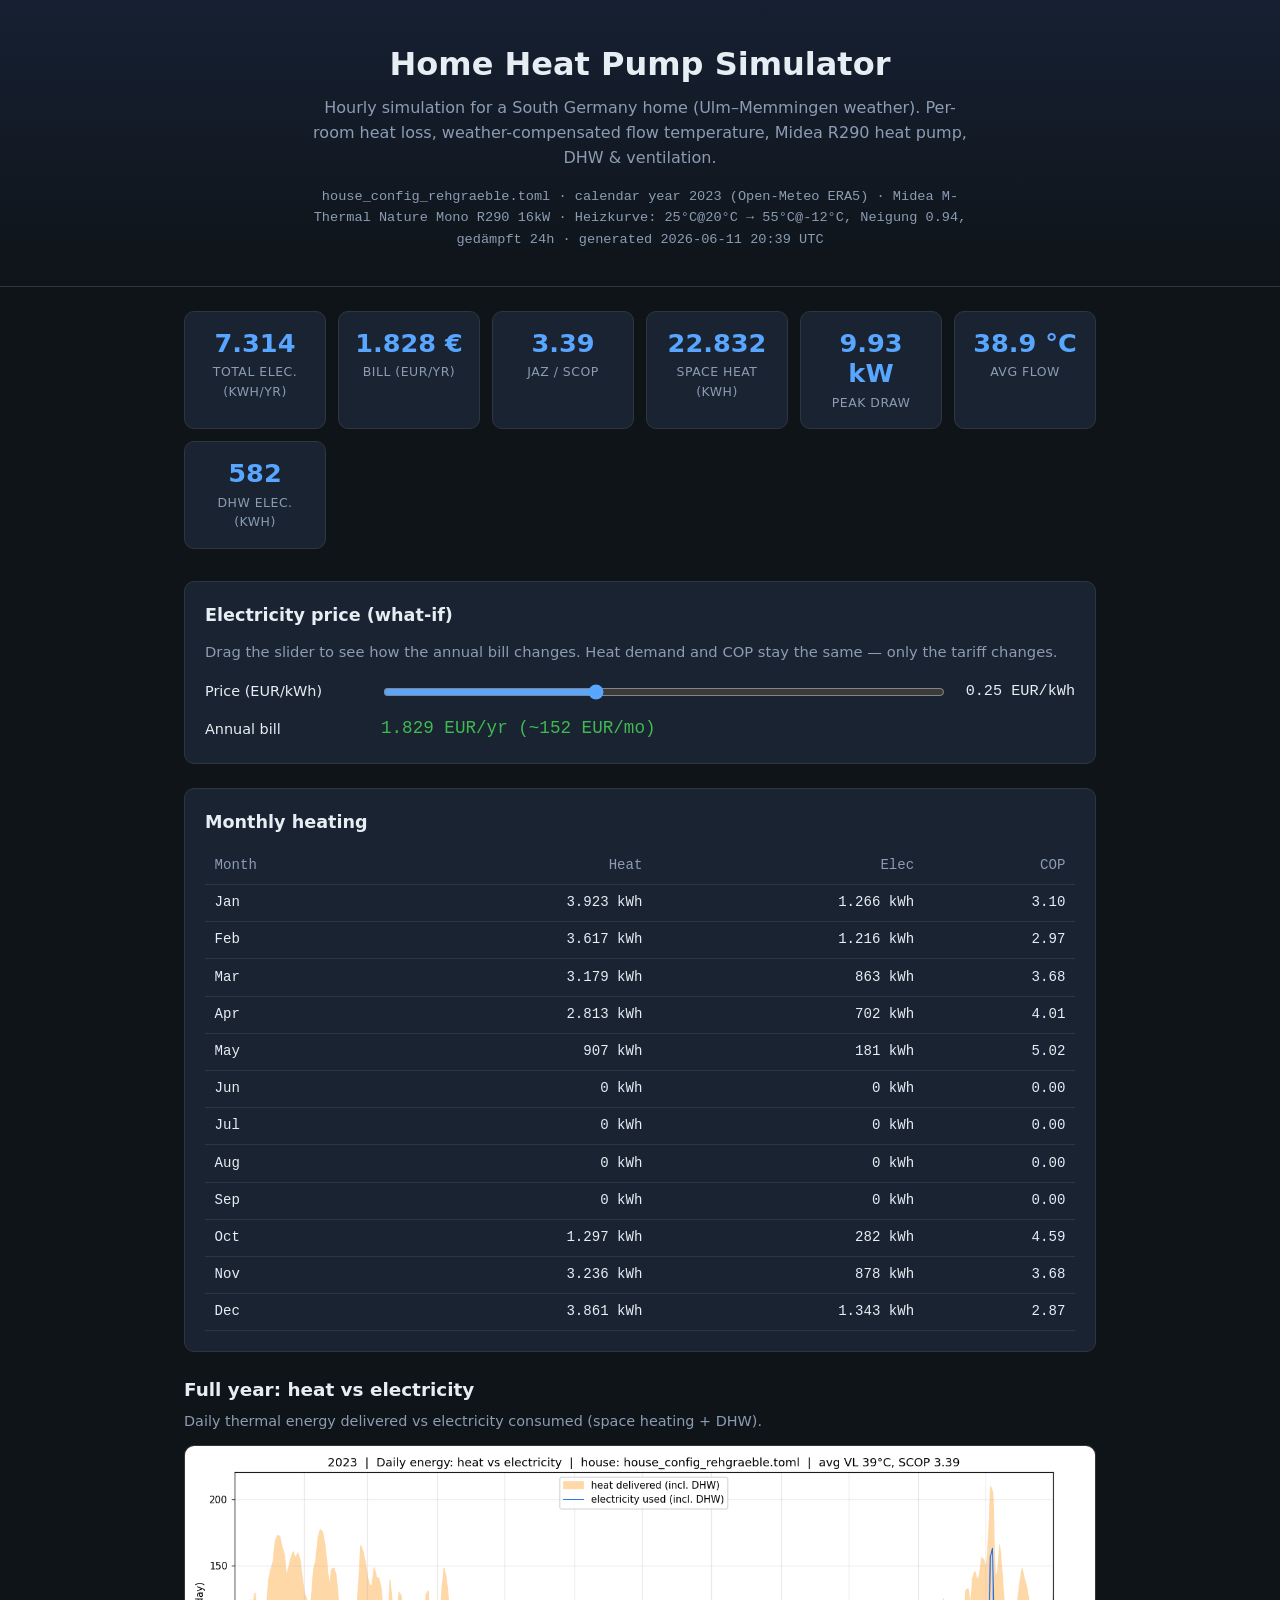
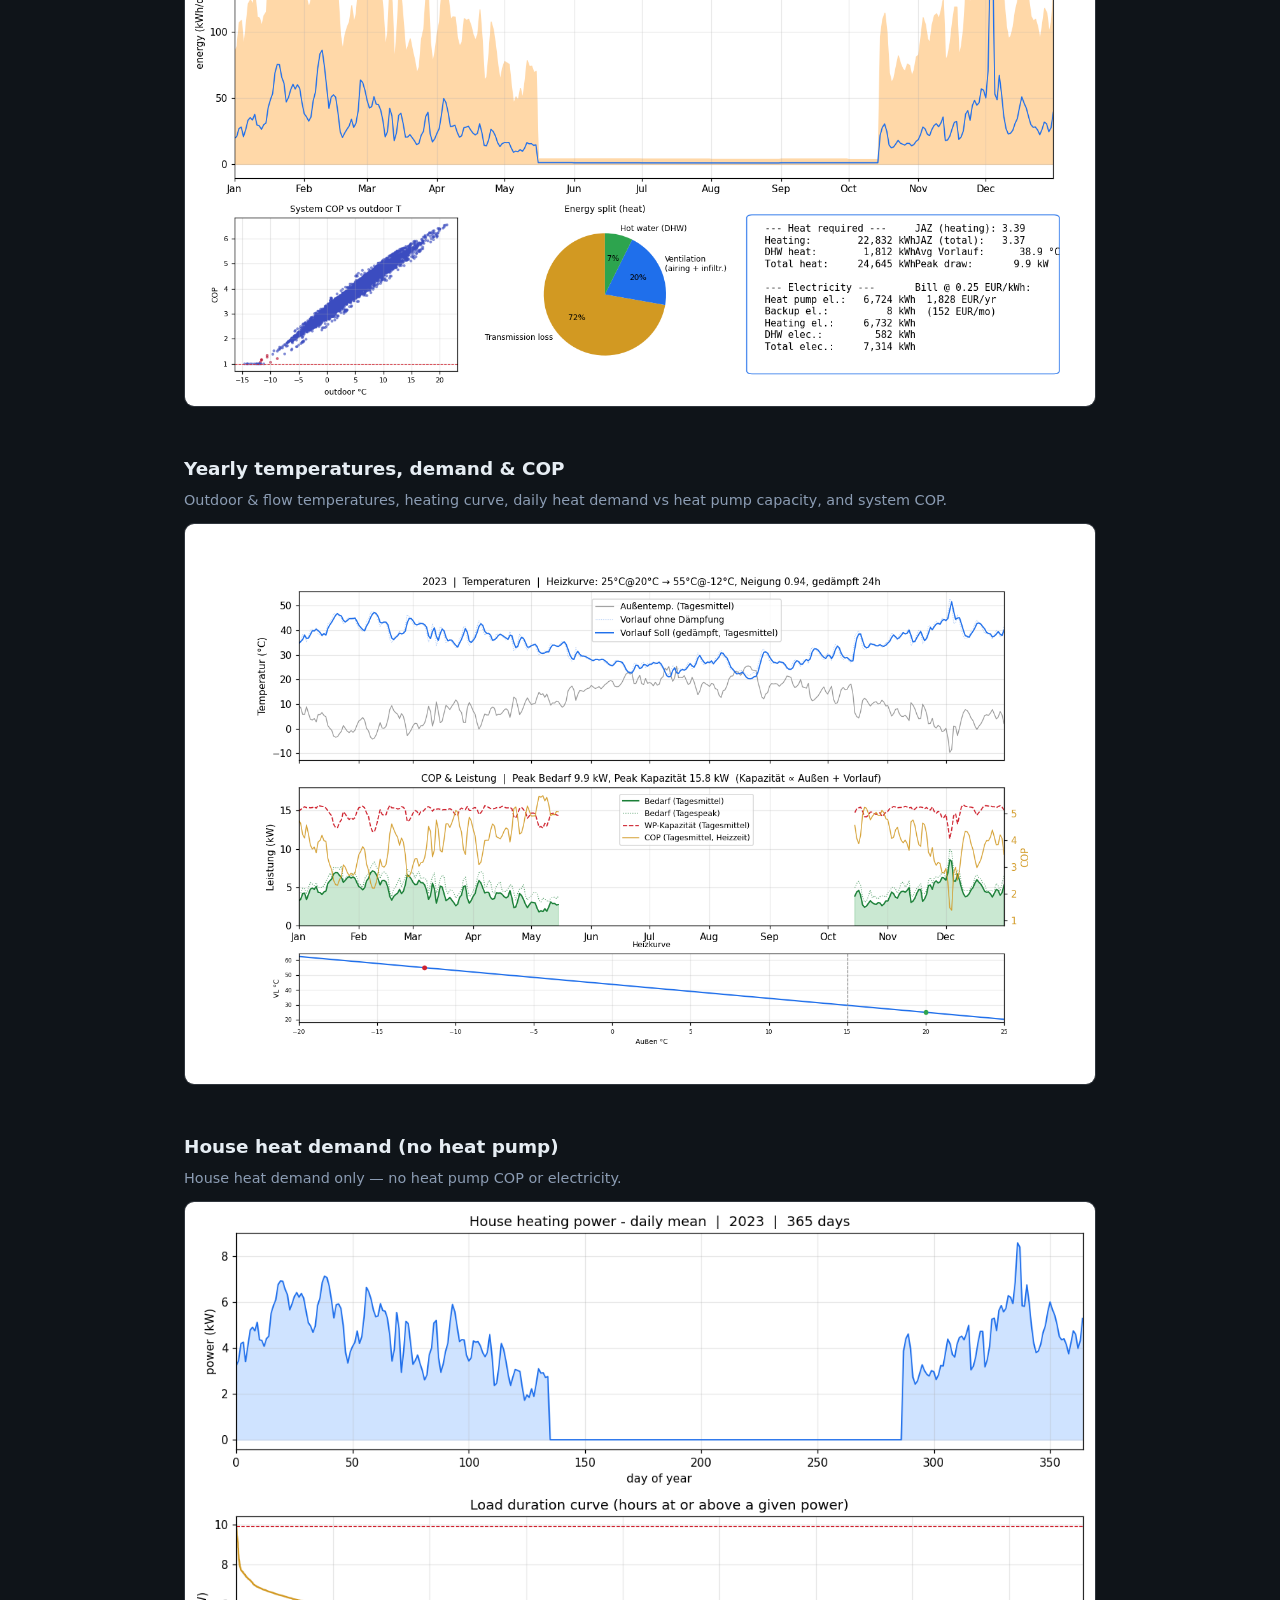
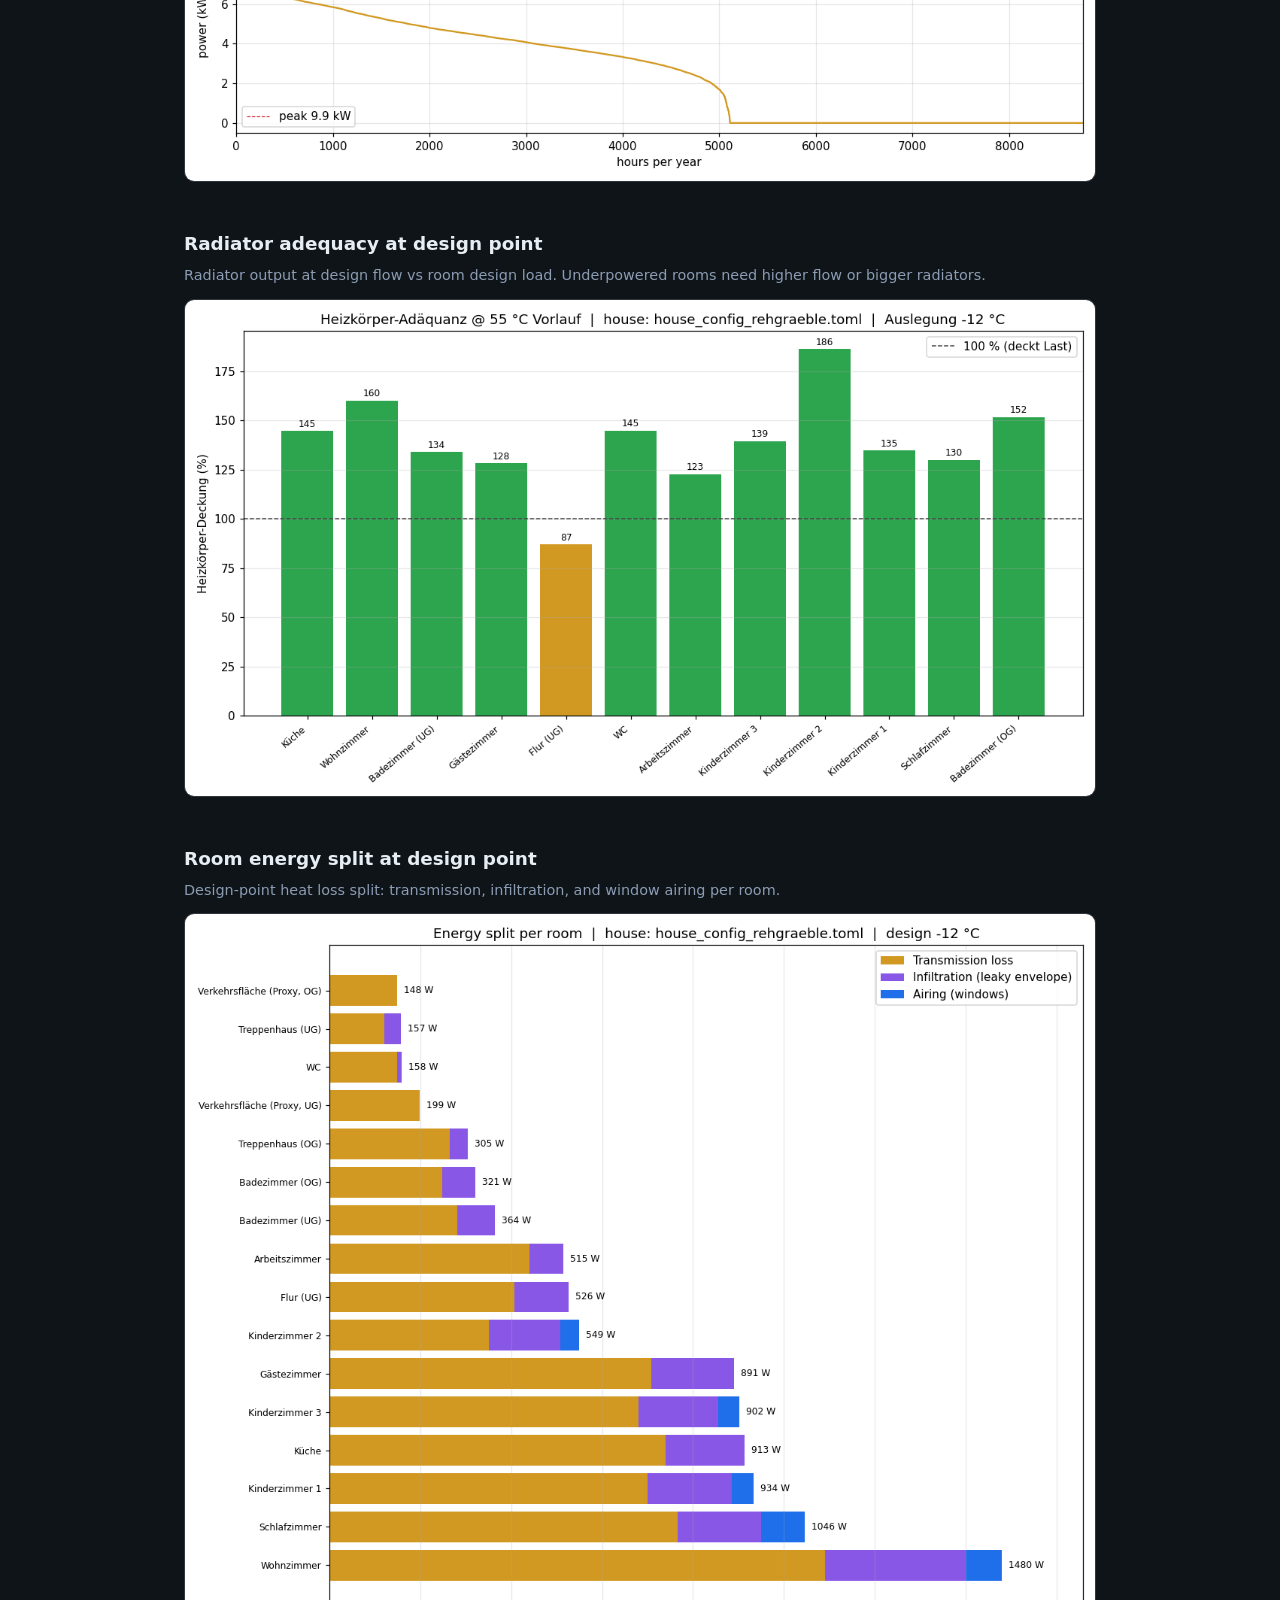
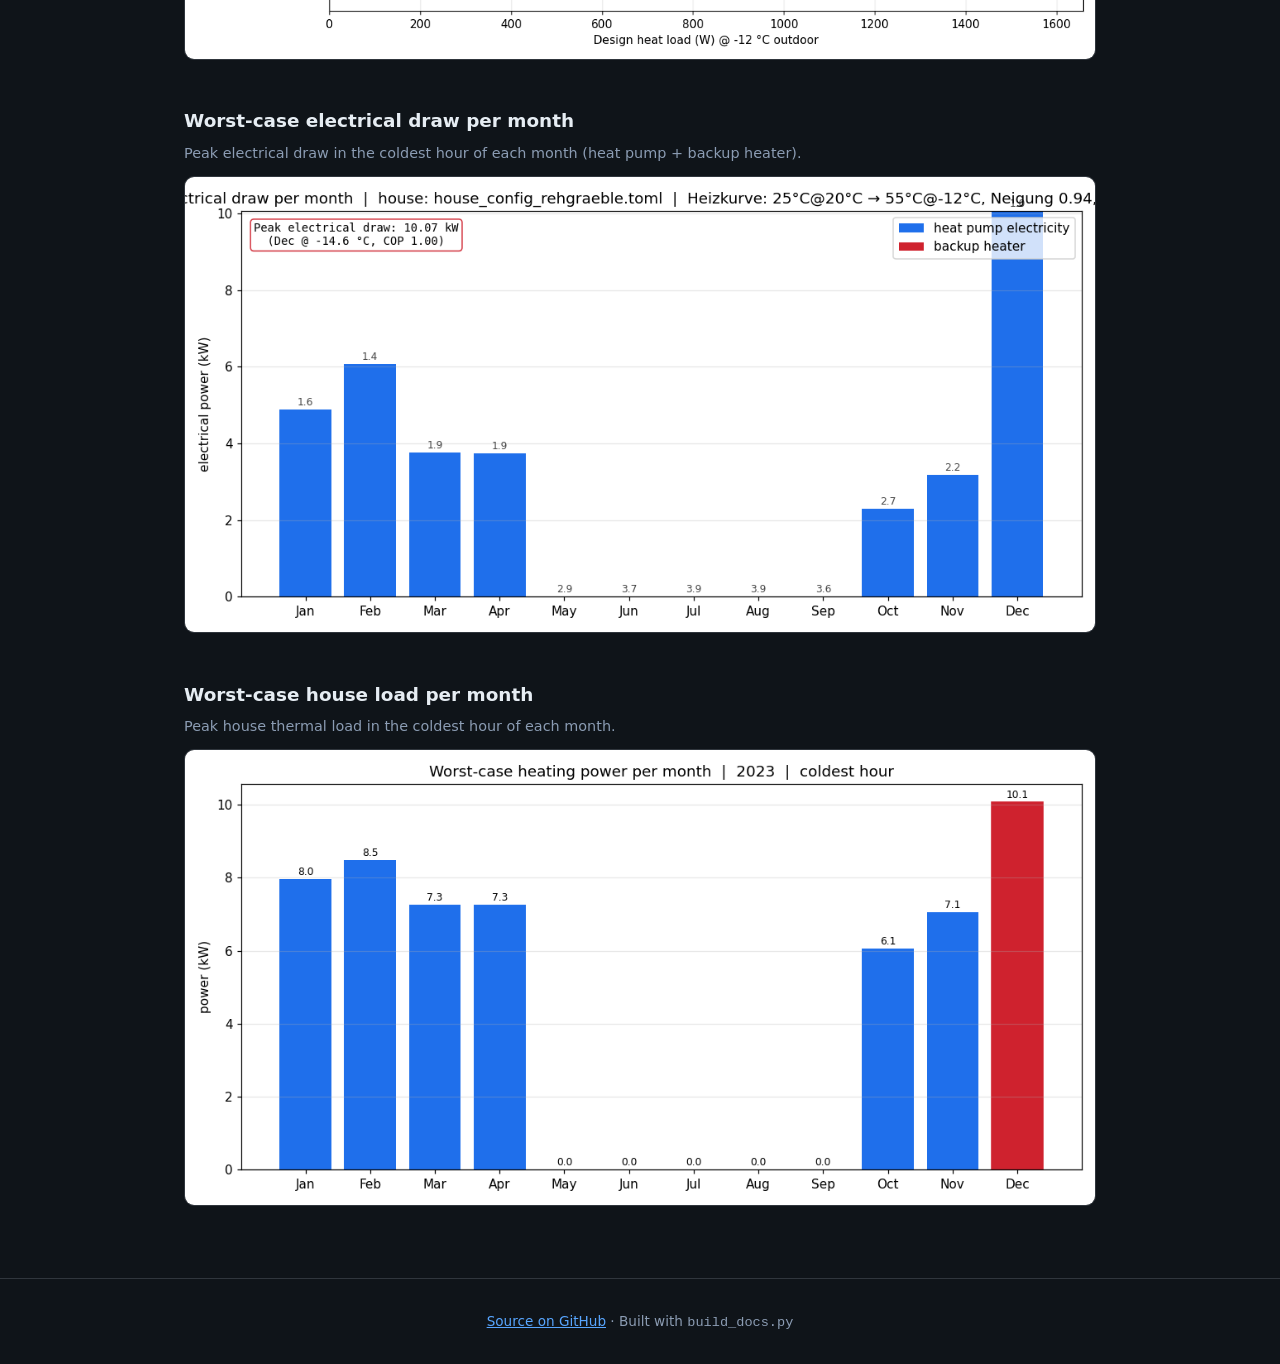
==== docs/index.html @ 0a2d8e0f "Add build_docs.py for generating static site and documentation - Introduced build_docs.py to automat" ====
<!DOCTYPE html>
<html lang="en">
<head>
  <meta charset="utf-8">
  <meta name="viewport" content="width=device-width, initial-scale=1">
  <title>Home Heat Pump Simulator</title>
  <meta name="description" content="Hourly heat pump simulation for a South Germany home — annual energy, JAZ, and plots.">
  <link rel="stylesheet" href="style.css">
</head>
<body>
  <header>
    <h1>Home Heat Pump Simulator</h1>
    <p>Hourly simulation for a South Germany home (Ulm–Memmingen weather). Per-room heat loss, weather-compensated flow temperature, Midea R290 heat pump, DHW &amp; ventilation.</p>
    <p class="meta" id="meta"></p>
  </header>

  <main>
    <div id="load-error" class="error" hidden>
      Could not load <code>stats.json</code>. Run
      <code>HOUSE_CONFIG=house_config_rehgraeble.toml .venv/bin/python build_docs.py</code>
      first, then serve this folder with a local HTTP server (not <code>file://</code>).
    </div>

    <div id="content" hidden>
      <div class="stats-grid" id="stats-grid"></div>

      <div class="panel">
        <h2>Electricity price (what-if)</h2>
        <p>Drag the slider to see how the annual bill changes. Heat demand and COP stay the same — only the tariff changes.</p>
        <div class="slider-row">
          <label for="price-slider">Price (EUR/kWh)</label>
          <input type="range" id="price-slider" min="0.10" max="0.50" step="0.01">
          <output id="price-output"></output>
        </div>
        <div class="slider-row" style="margin-top: 0.75rem;">
          <label>Annual bill</label>
          <output id="cost-output" style="flex:1;text-align:left;font-size:1.1rem;color:var(--green);"></output>
        </div>
      </div>

      <div class="panel">
        <h2>Monthly heating</h2>
        <table class="monthly" id="monthly-table">
          <thead>
            <tr><th>Month</th><th>Heat</th><th>Elec</th><th>COP</th></tr>
          </thead>
          <tbody></tbody>
        </table>
      </div>

      <div id="plots"></div>
    </div>
  </main>

  <footer>
    <a href="https://github.com/superdupercharged/home-heat-pump-simulator">Source on GitHub</a>
    · Built with <code>build_docs.py</code>
  </footer>

  <script>
    const PLOT_DESC = {
      "sim_full_year.png": "Daily thermal energy delivered vs electricity consumed (space heating + DHW).",
      "sim_yearly_temps.png": "Outdoor & flow temperatures, heating curve, daily heat demand vs heat pump capacity, and system COP.",
      "house_full_year.png": "House heat demand only — no heat pump COP or electricity.",
      "radiator_check.png": "Radiator output at design flow vs room design load. Underpowered rooms need higher flow or bigger radiators.",
      "radiator_room_energy.png": "Design-point heat loss split: transmission, infiltration, and window airing per room.",
      "sim_worst_case.png": "Peak electrical draw in the coldest hour of each month (heat pump + backup heater).",
      "house_worst_case.png": "Peak house thermal load in the coldest hour of each month.",
    };

    let stats = null;

    function fmt(n, digits = 0) {
      return n.toLocaleString("de-DE", { maximumFractionDigits: digits, minimumFractionDigits: digits });
    }

    function renderStats(s) {
      const cards = [
        { value: fmt(s.combined.elec_kwh), label: "Total elec. (kWh/yr)" },
        { value: fmt(s.combined.cost_eur_per_year) + " €", label: "Bill (EUR/yr)" },
        { value: s.heating.scop, label: "JAZ / SCOP" },
        { value: fmt(s.heating.heat_kwh), label: "Space heat (kWh)" },
        { value: s.heating.peak_el_kw + " kW", label: "Peak draw" },
        { value: s.heating.avg_flow_c + " °C", label: "Avg flow" },
      ];
      if (s.dhw) {
        cards.push({ value: fmt(s.dhw.elec_kwh), label: "DHW elec. (kWh)" });
      }
      document.getElementById("stats-grid").innerHTML = cards.map(c =>
        `<div class="stat-card"><div class="value">${c.value}</div><div class="label">${c.label}</div></div>`
      ).join("");

      document.getElementById("meta").textContent =
        `${s.house_config} · ${s.weather || "weather"} · ${s.heat_pump.split("(")[0].trim()} · ${s.heating_curve} · generated ${s.generated_at}`;

      const tbody = document.querySelector("#monthly-table tbody");
      tbody.innerHTML = s.monthly.map(m =>
        `<tr><td>${m.month}</td><td>${fmt(m.heat_kwh)} kWh</td><td>${fmt(m.elec_kwh)} kWh</td><td>${m.cop.toFixed(2)}</td></tr>`
      ).join("");

      document.getElementById("plots").innerHTML = s.plots.map(p => `
        <section class="plot-section">
          <h2>${p.title}</h2>
          <p class="desc">${PLOT_DESC[p.file] || ""}</p>
          <img src="assets/${p.file}" alt="${p.title}" loading="lazy">
        </section>
      `).join("");
    }

    function setupPriceSlider(s) {
      const slider = document.getElementById("price-slider");
      const priceOut = document.getElementById("price-output");
      const costOut = document.getElementById("cost-output");
      const basePrice = s.electricity_price_eur_per_kwh;
      const totalKwh = s.combined.elec_kwh;

      slider.value = basePrice;
      function update() {
        const p = parseFloat(slider.value);
        priceOut.textContent = p.toFixed(2) + " EUR/kWh";
        const yearly = totalKwh * p;
        costOut.textContent = fmt(Math.round(yearly)) + " EUR/yr  (~" + fmt(Math.round(yearly / 12)) + " EUR/mo)";
      }
      slider.addEventListener("input", update);
      update();
    }

    async function init() {
      try {
        const resp = await fetch("stats.json");
        if (!resp.ok) throw new Error(resp.statusText);
        stats = await resp.json();
        document.getElementById("content").hidden = false;
        renderStats(stats);
        setupPriceSlider(stats);
      } catch (e) {
        document.getElementById("load-error").hidden = false;
        console.error(e);
      }
    }

    init();
  </script>
</body>
</html>
---- docs/style.css ----
:root {
  --bg: #0f1419;
  --surface: #1a2332;
  --surface2: #243044;
  --text: #e6edf3;
  --muted: #8b9cb3;
  --accent: #58a6ff;
  --green: #3fb950;
  --orange: #d29922;
  --red: #f85149;
  --border: #30363d;
  --radius: 10px;
  --font: "Segoe UI", system-ui, -apple-system, sans-serif;
  --mono: "SF Mono", "Cascadia Code", "Consolas", monospace;
}

* {
  box-sizing: border-box;
}

body {
  margin: 0;
  font-family: var(--font);
  background: var(--bg);
  color: var(--text);
  line-height: 1.55;
}

a {
  color: var(--accent);
}

header {
  padding: 2.5rem 1.5rem 2rem;
  text-align: center;
  border-bottom: 1px solid var(--border);
  background: linear-gradient(180deg, #162032 0%, var(--bg) 100%);
}

header h1 {
  margin: 0 0 0.4rem;
  font-size: clamp(1.5rem, 4vw, 2rem);
  font-weight: 650;
}

header p {
  margin: 0.25rem 0;
  color: var(--muted);
  max-width: 42rem;
  margin-inline: auto;
}

.meta {
  margin-top: 1rem;
  font-size: 0.85rem;
  color: var(--muted);
  font-family: var(--mono);
}

main {
  max-width: 960px;
  margin: 0 auto;
  padding: 1.5rem;
}

.stats-grid {
  display: grid;
  grid-template-columns: repeat(auto-fit, minmax(140px, 1fr));
  gap: 0.75rem;
  margin-bottom: 2rem;
}

.stat-card {
  background: var(--surface);
  border: 1px solid var(--border);
  border-radius: var(--radius);
  padding: 1rem;
  text-align: center;
}

.stat-card .value {
  font-size: 1.6rem;
  font-weight: 700;
  color: var(--accent);
  line-height: 1.2;
}

.stat-card .label {
  font-size: 0.78rem;
  color: var(--muted);
  margin-top: 0.25rem;
  text-transform: uppercase;
  letter-spacing: 0.04em;
}

.panel {
  background: var(--surface);
  border: 1px solid var(--border);
  border-radius: var(--radius);
  padding: 1.25rem;
  margin-bottom: 1.5rem;
}

.panel h2 {
  margin: 0 0 0.75rem;
  font-size: 1.1rem;
}

.panel p {
  margin: 0 0 1rem;
  color: var(--muted);
  font-size: 0.92rem;
}

.slider-row {
  display: flex;
  flex-wrap: wrap;
  align-items: center;
  gap: 1rem;
}

.slider-row label {
  font-size: 0.9rem;
  min-width: 10rem;
}

.slider-row input[type="range"] {
  flex: 1;
  min-width: 160px;
  accent-color: var(--accent);
}

.slider-row output {
  font-family: var(--mono);
  font-size: 0.95rem;
  min-width: 7rem;
  text-align: right;
}

section.plot-section {
  margin-bottom: 2.5rem;
}

section.plot-section h2 {
  font-size: 1.15rem;
  margin: 0 0 0.35rem;
}

section.plot-section .desc {
  color: var(--muted);
  font-size: 0.9rem;
  margin: 0 0 0.75rem;
}

section.plot-section img {
  width: 100%;
  height: auto;
  border-radius: var(--radius);
  border: 1px solid var(--border);
  background: #fff;
}

table.monthly {
  width: 100%;
  border-collapse: collapse;
  font-size: 0.88rem;
  font-family: var(--mono);
}

table.monthly th,
table.monthly td {
  padding: 0.45rem 0.6rem;
  text-align: right;
  border-bottom: 1px solid var(--border);
}

table.monthly th:first-child,
table.monthly td:first-child {
  text-align: left;
}

table.monthly th {
  color: var(--muted);
  font-weight: 500;
}

footer {
  text-align: center;
  padding: 2rem 1.5rem;
  color: var(--muted);
  font-size: 0.85rem;
  border-top: 1px solid var(--border);
}

.error {
  background: #3d1f1f;
  border: 1px solid var(--red);
  color: #ffb4b4;
  padding: 1rem;
  border-radius: var(--radius);
  margin: 1rem 0;
}

@media (max-width: 600px) {
  .stats-grid {
    grid-template-columns: repeat(2, 1fr);
  }
}
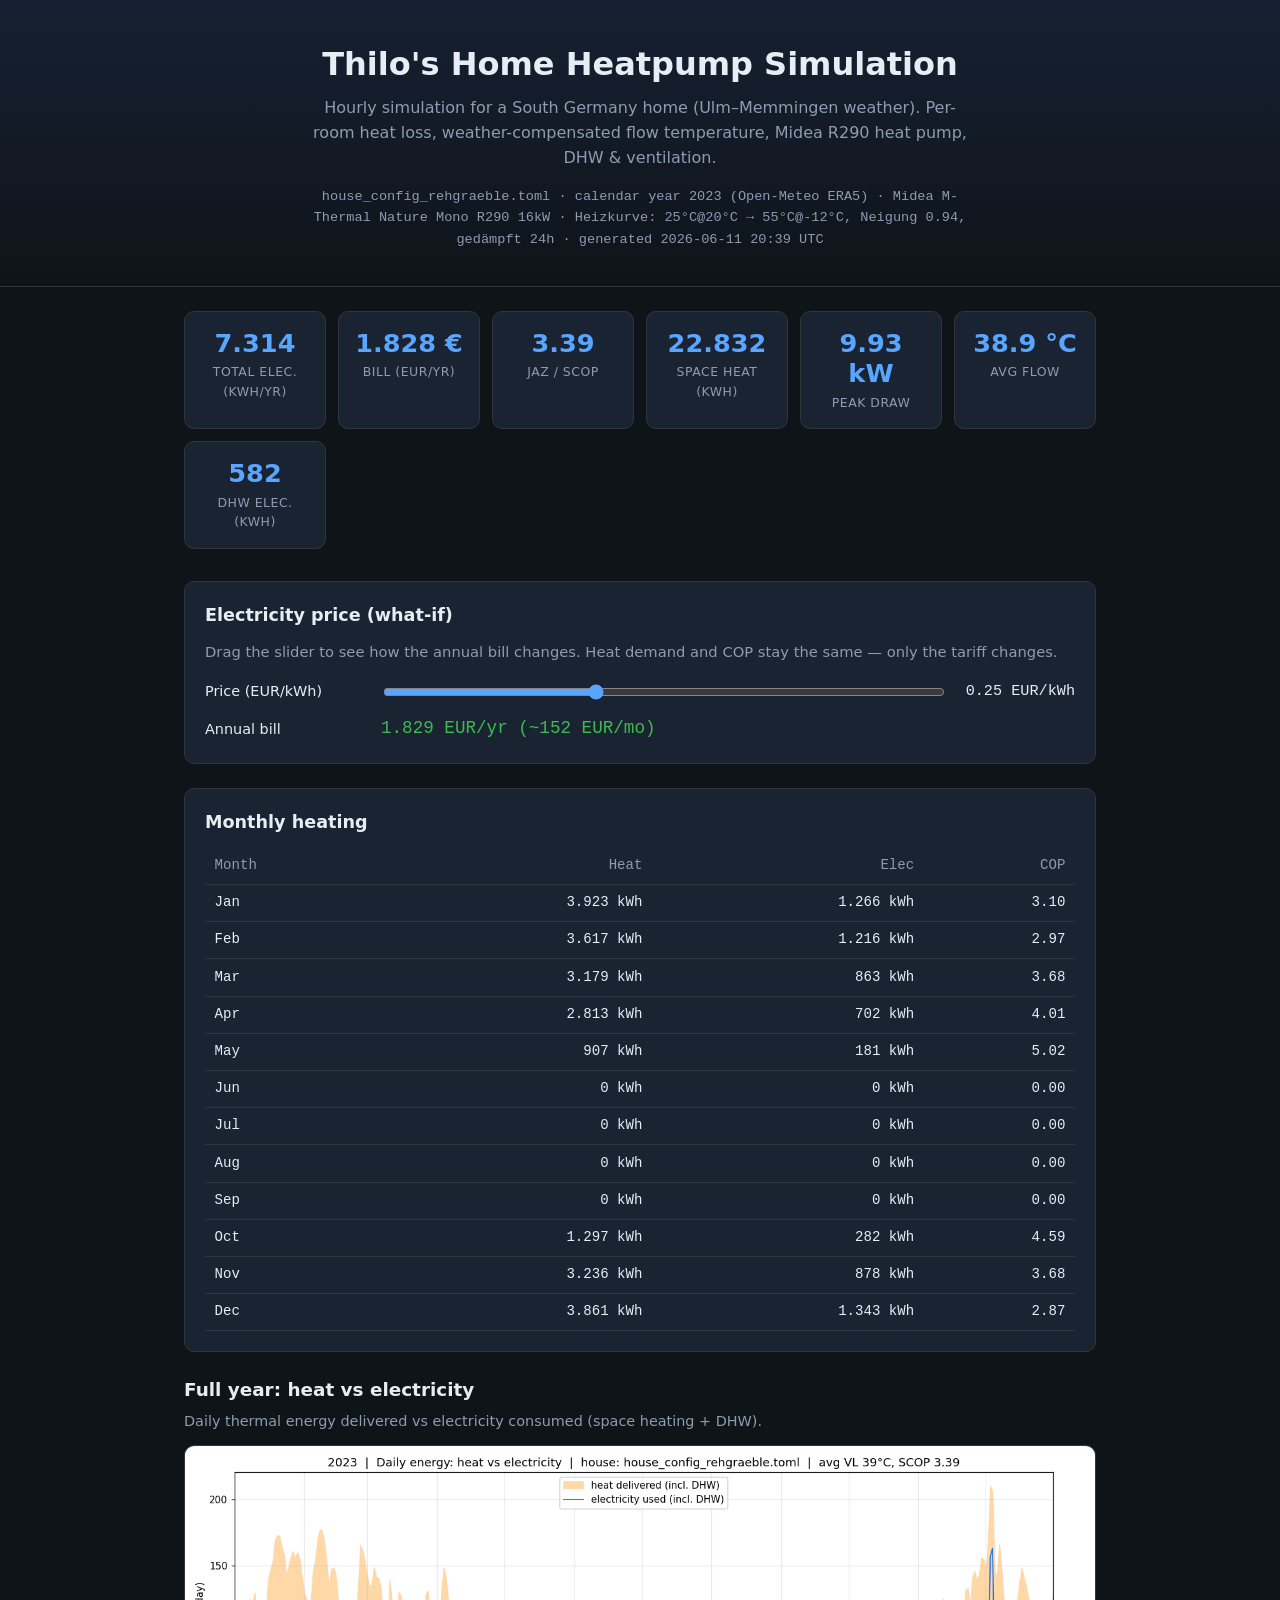
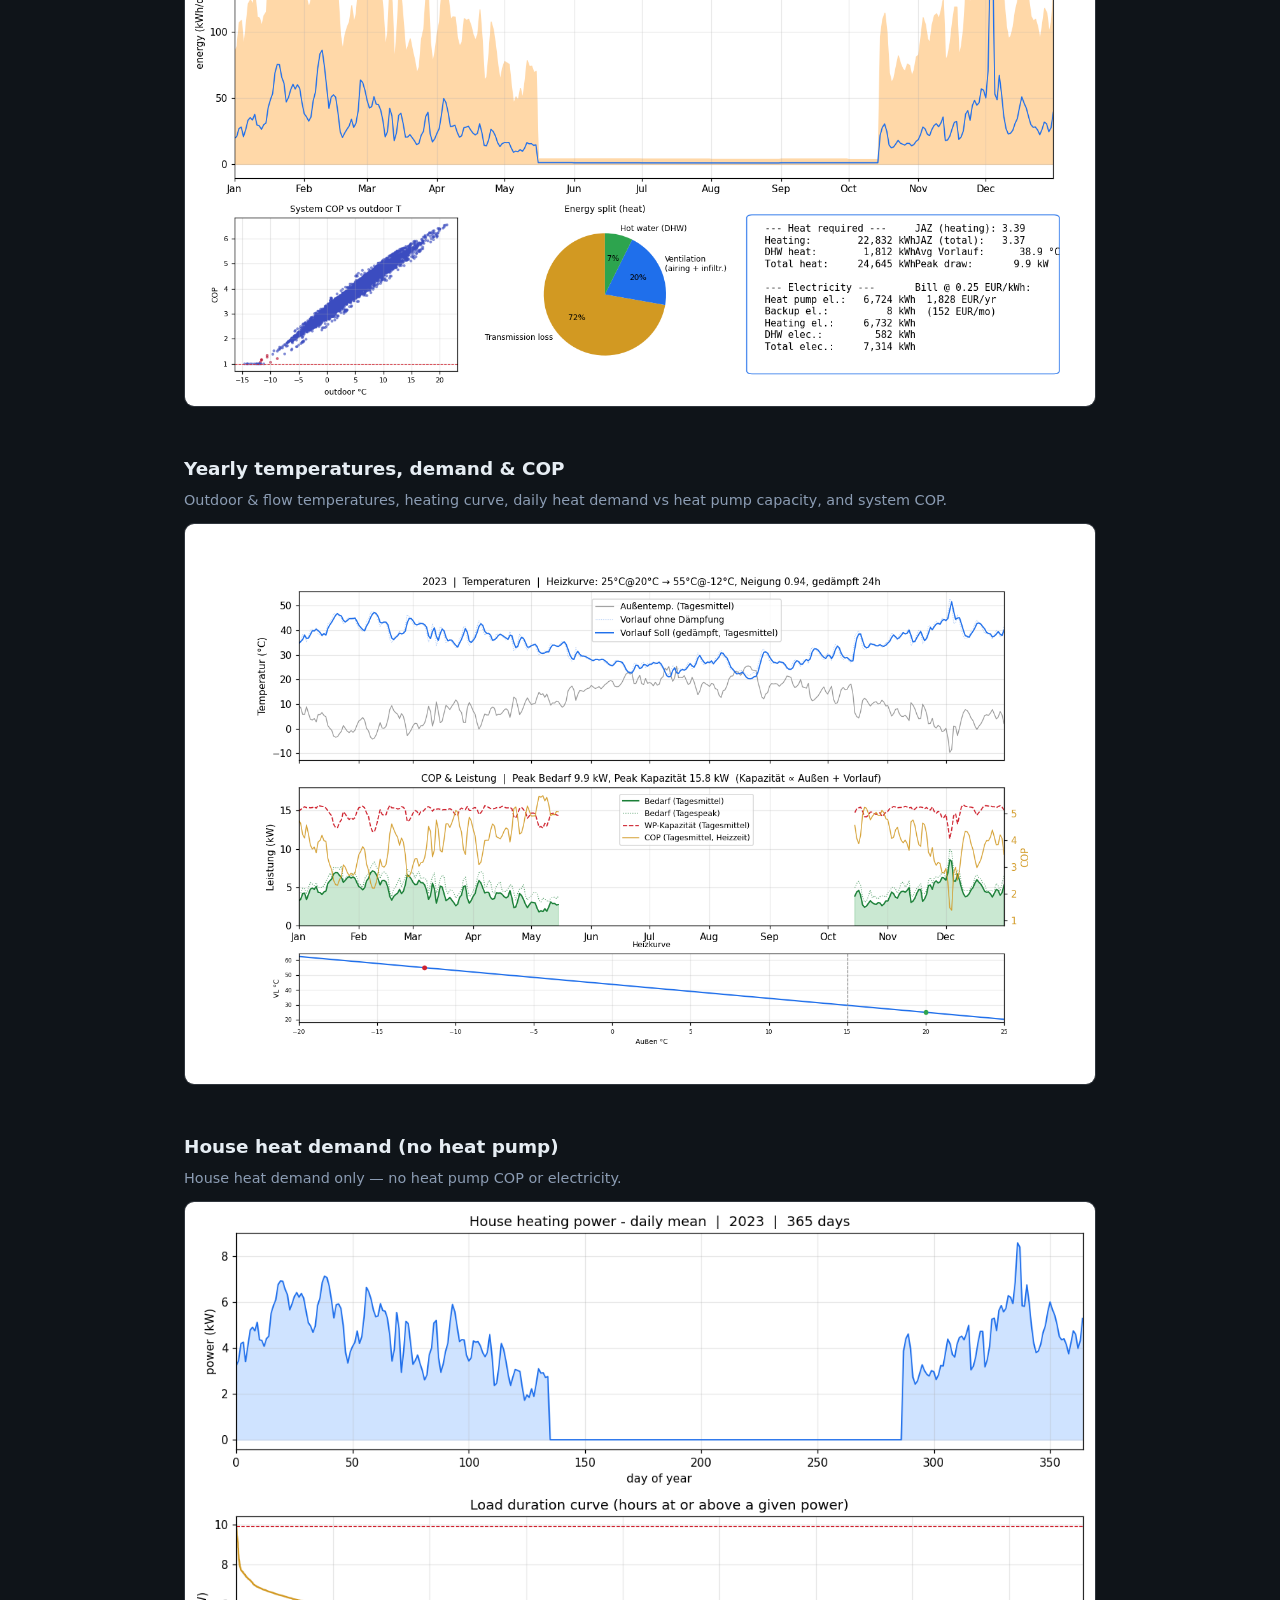
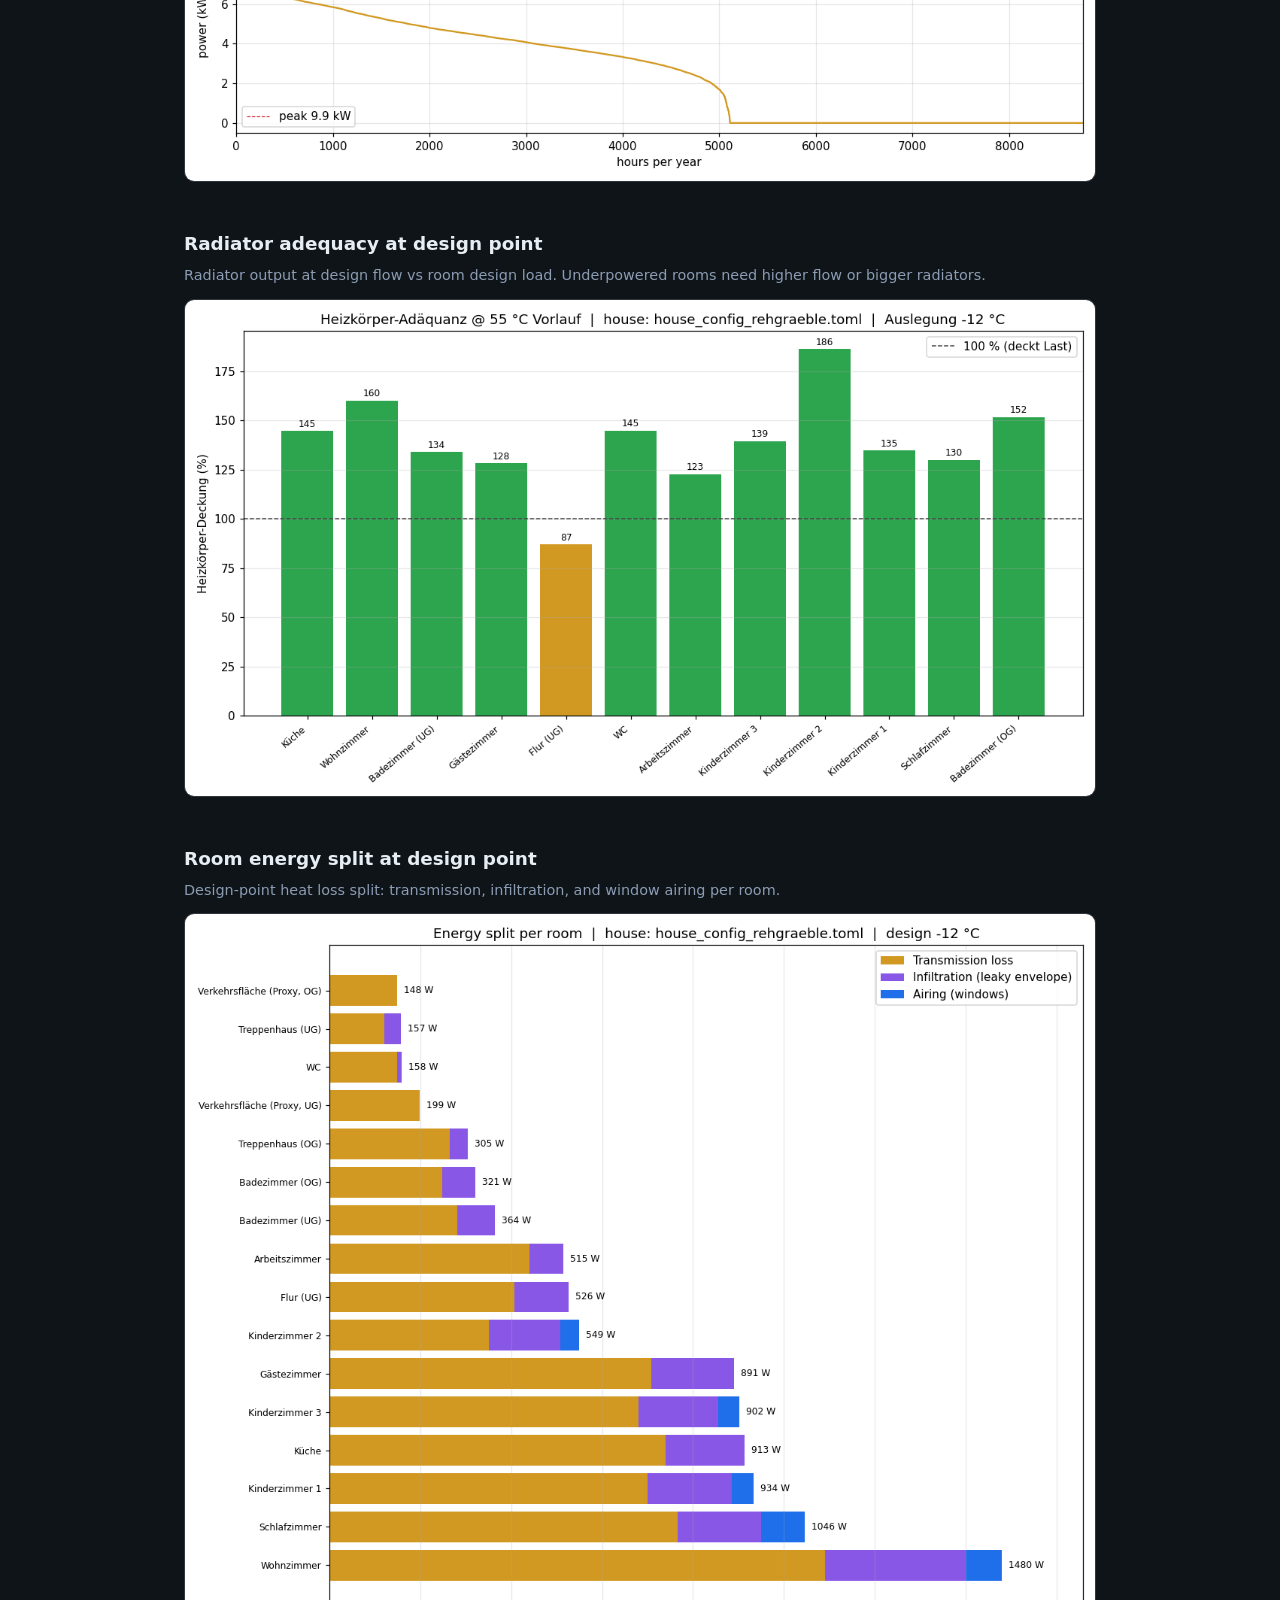
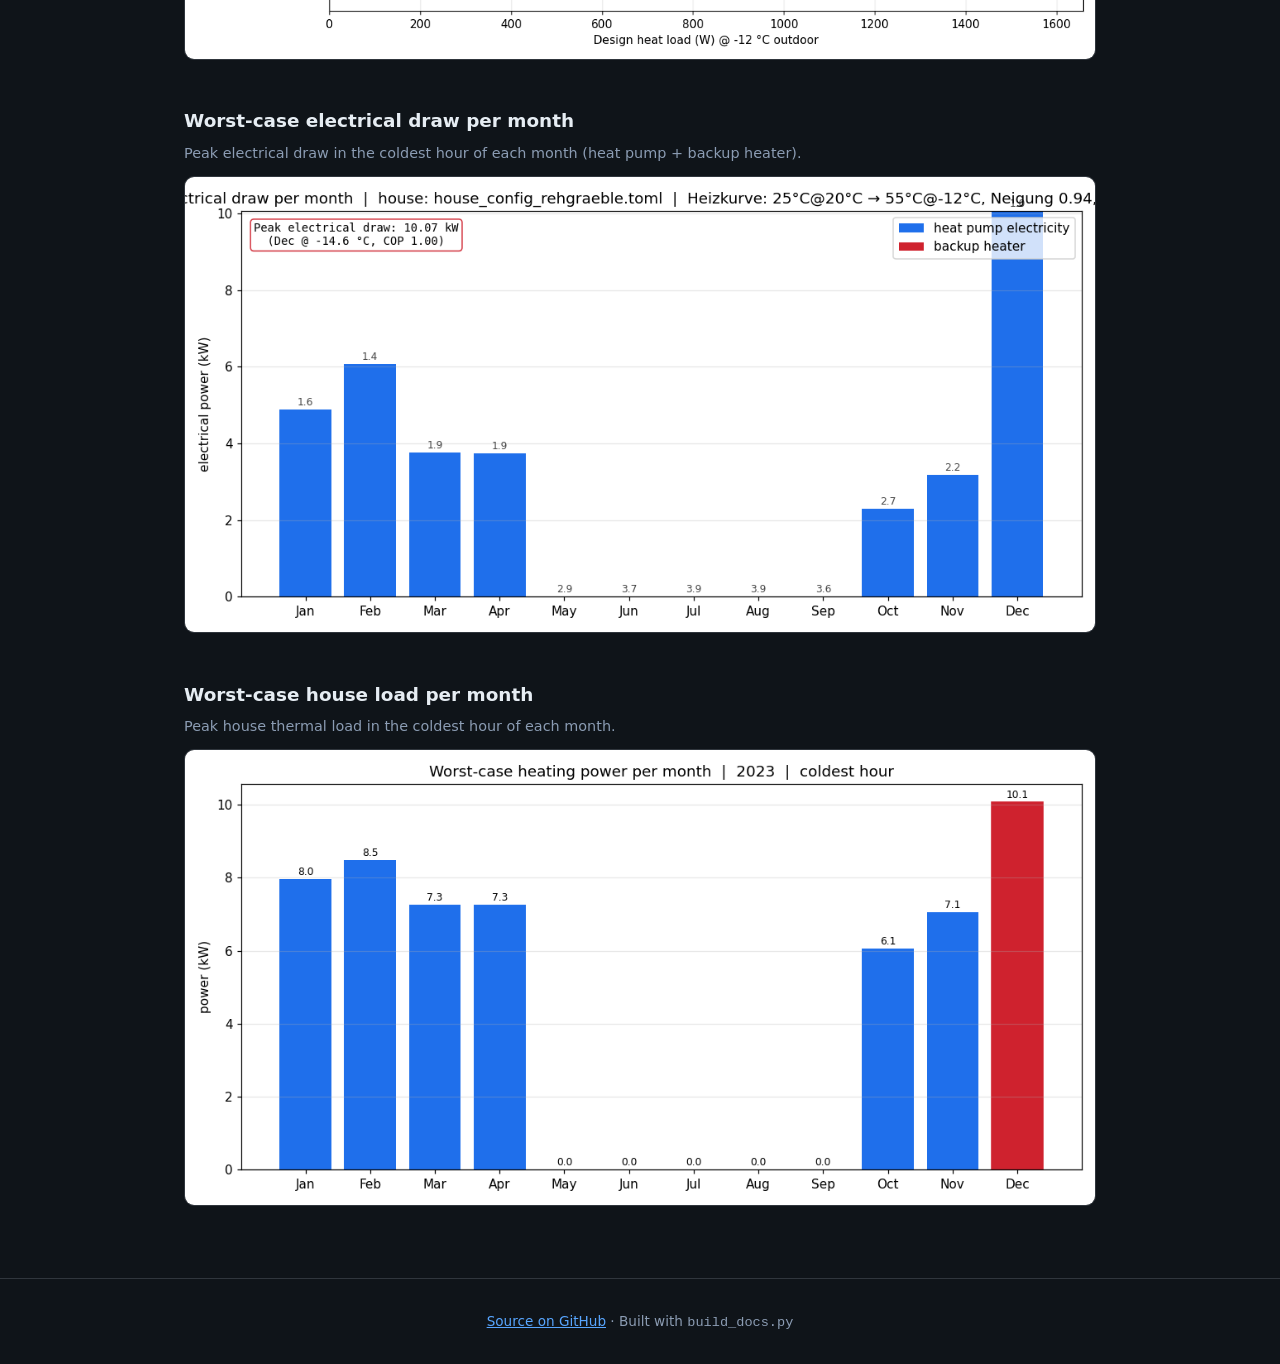
==== commit c63f3b21: "Update title and header for Home Heat Pump Simulator to reflect new branding as "Thilo's Home Heatpu" ====
--- a/docs/index.html
+++ b/docs/index.html
@@ -3,13 +3,13 @@
 <head>
   <meta charset="utf-8">
   <meta name="viewport" content="width=device-width, initial-scale=1">
-  <title>Home Heat Pump Simulator</title>
+  <title>Thilo's Home Heatpump Simulation</title>
   <meta name="description" content="Hourly heat pump simulation for a South Germany home — annual energy, JAZ, and plots.">
   <link rel="stylesheet" href="style.css">
 </head>
 <body>
   <header>
-    <h1>Home Heat Pump Simulator</h1>
+    <h1>Thilo's Home Heatpump Simulation</h1>
     <p>Hourly simulation for a South Germany home (Ulm–Memmingen weather). Per-room heat loss, weather-compensated flow temperature, Midea R290 heat pump, DHW &amp; ventilation.</p>
     <p class="meta" id="meta"></p>
   </header>
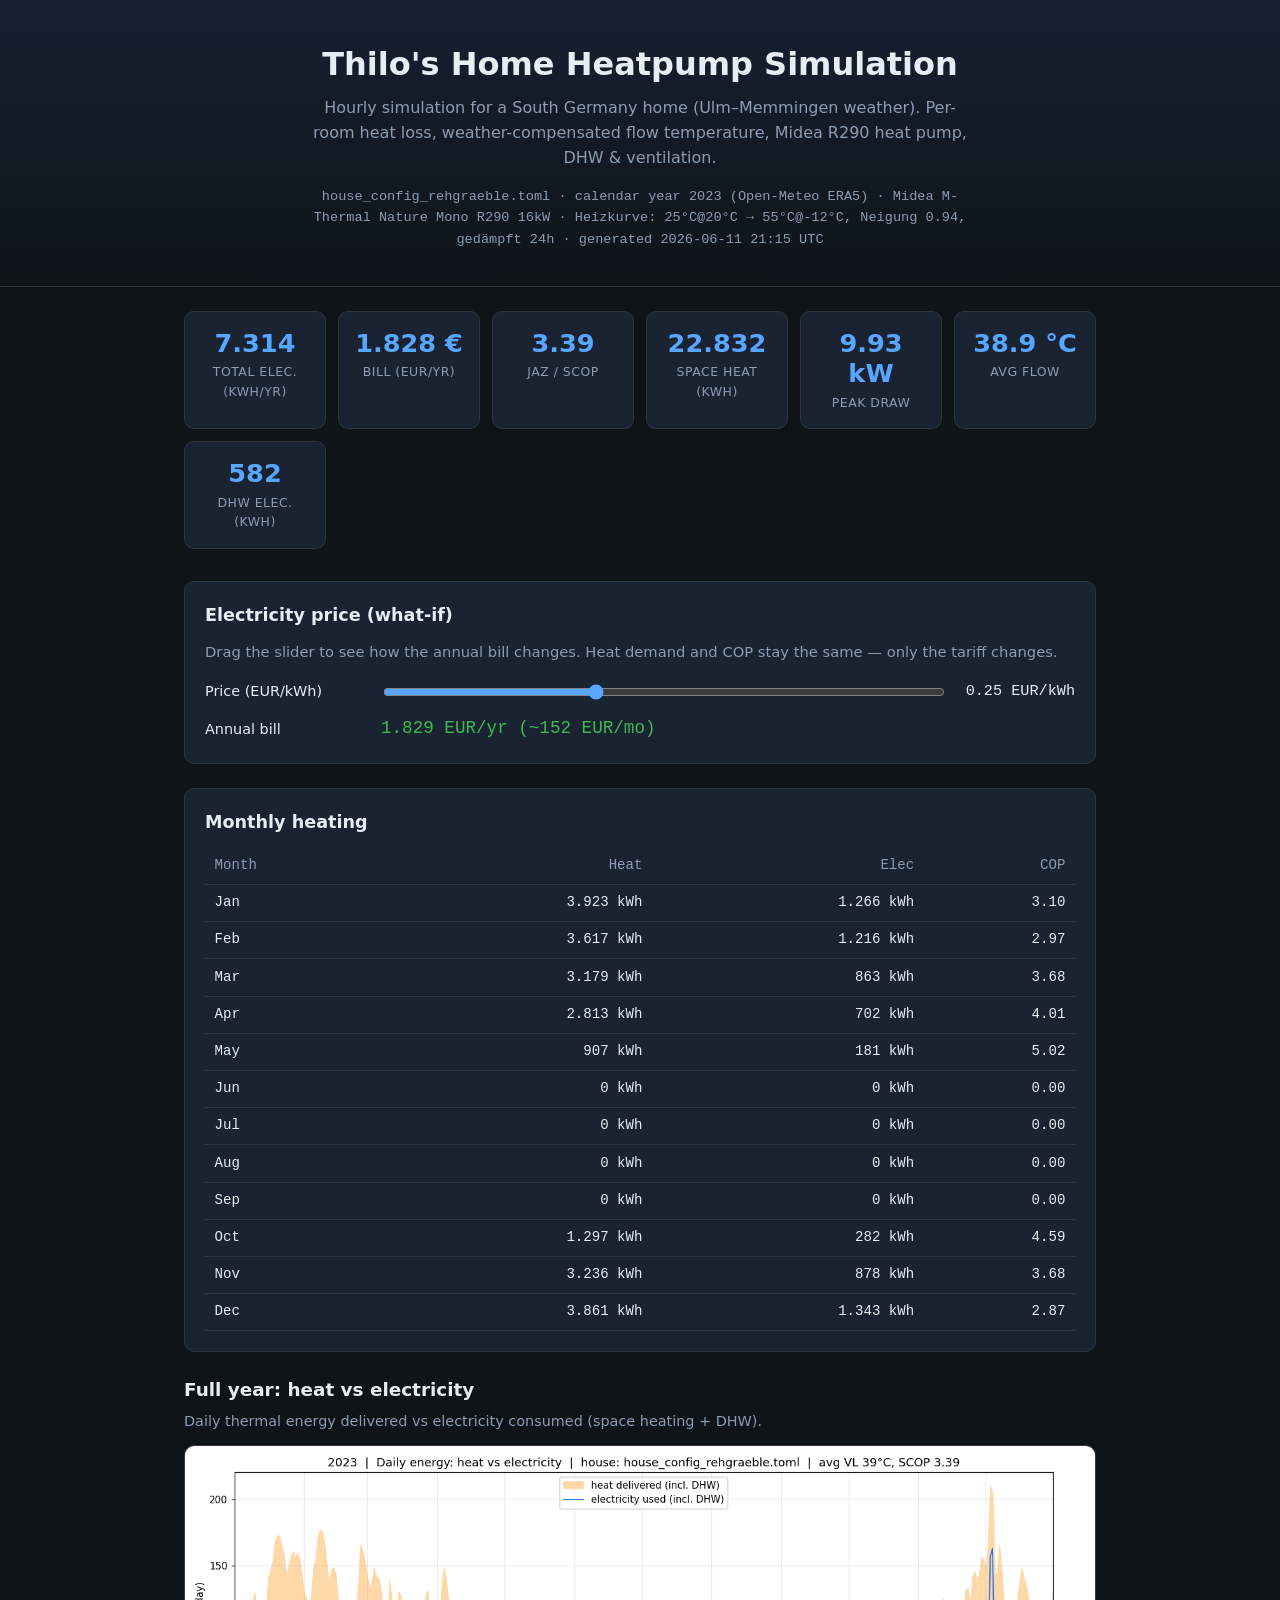
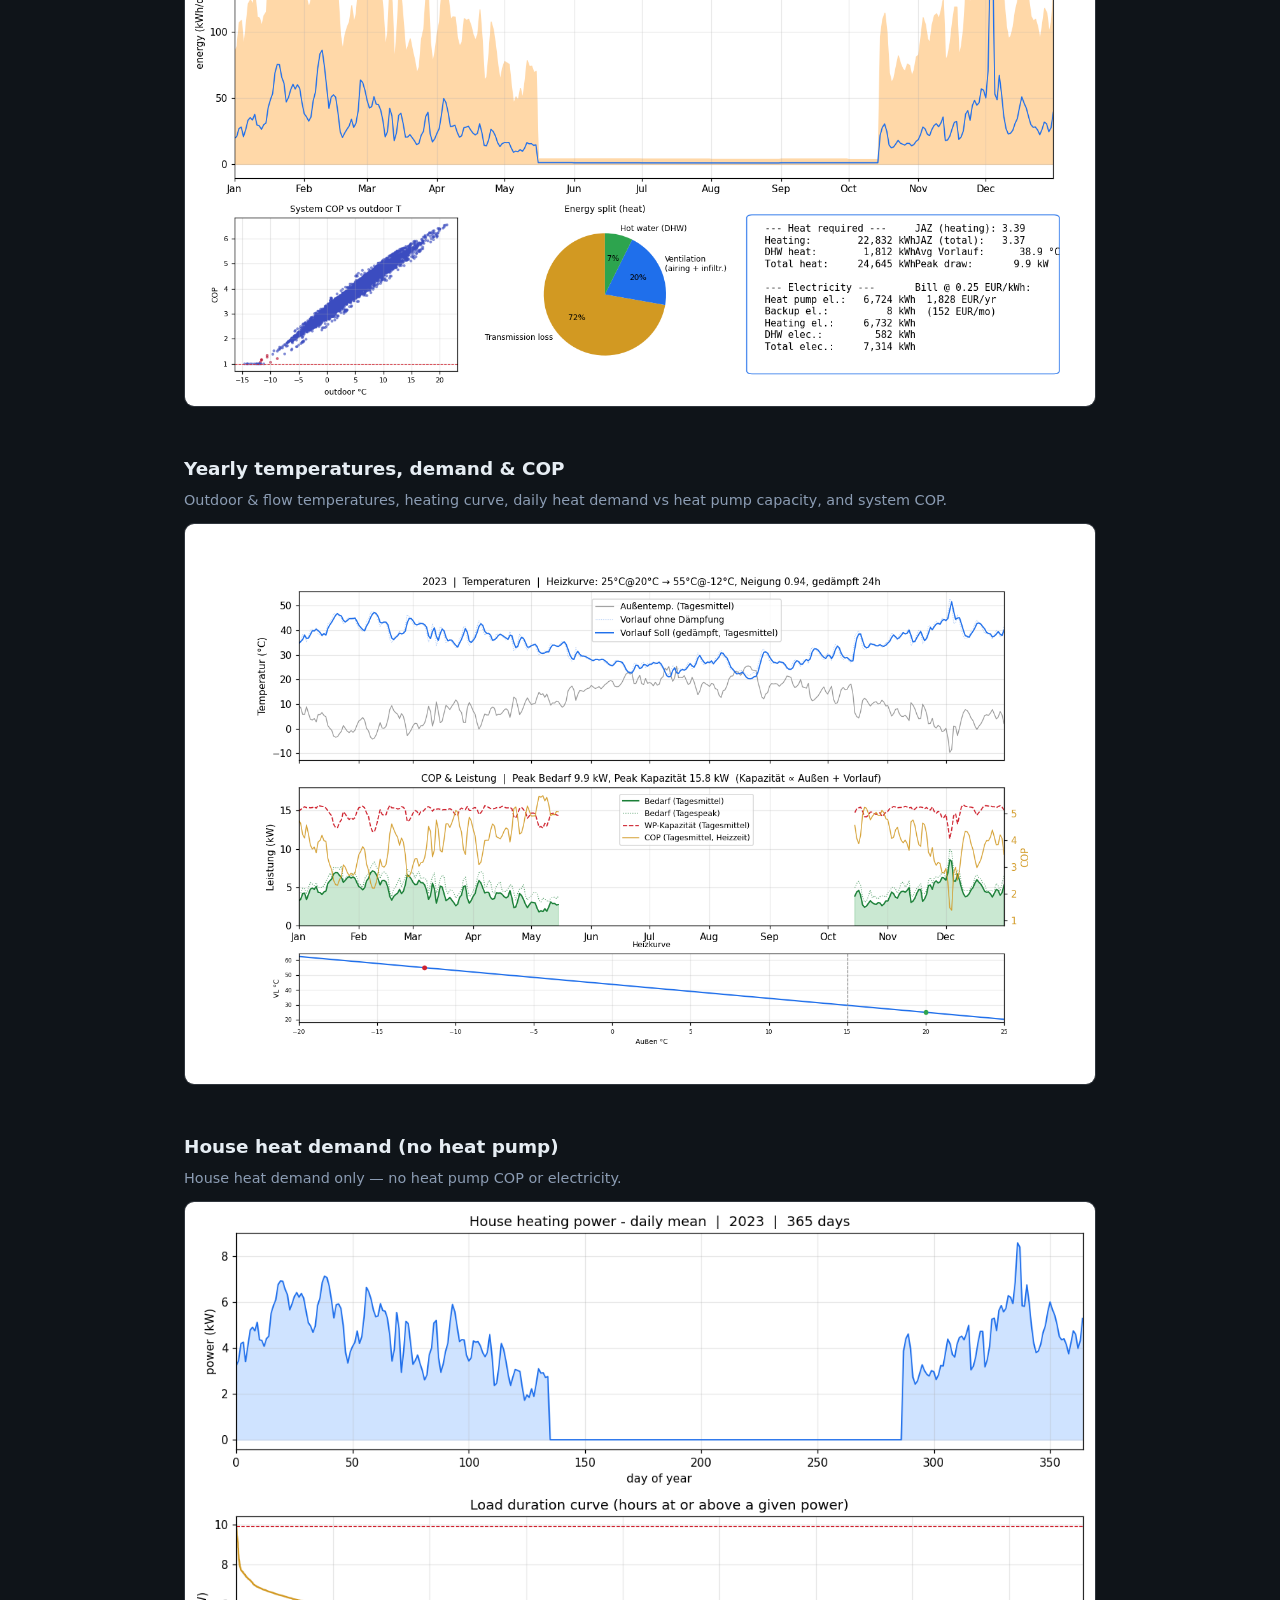
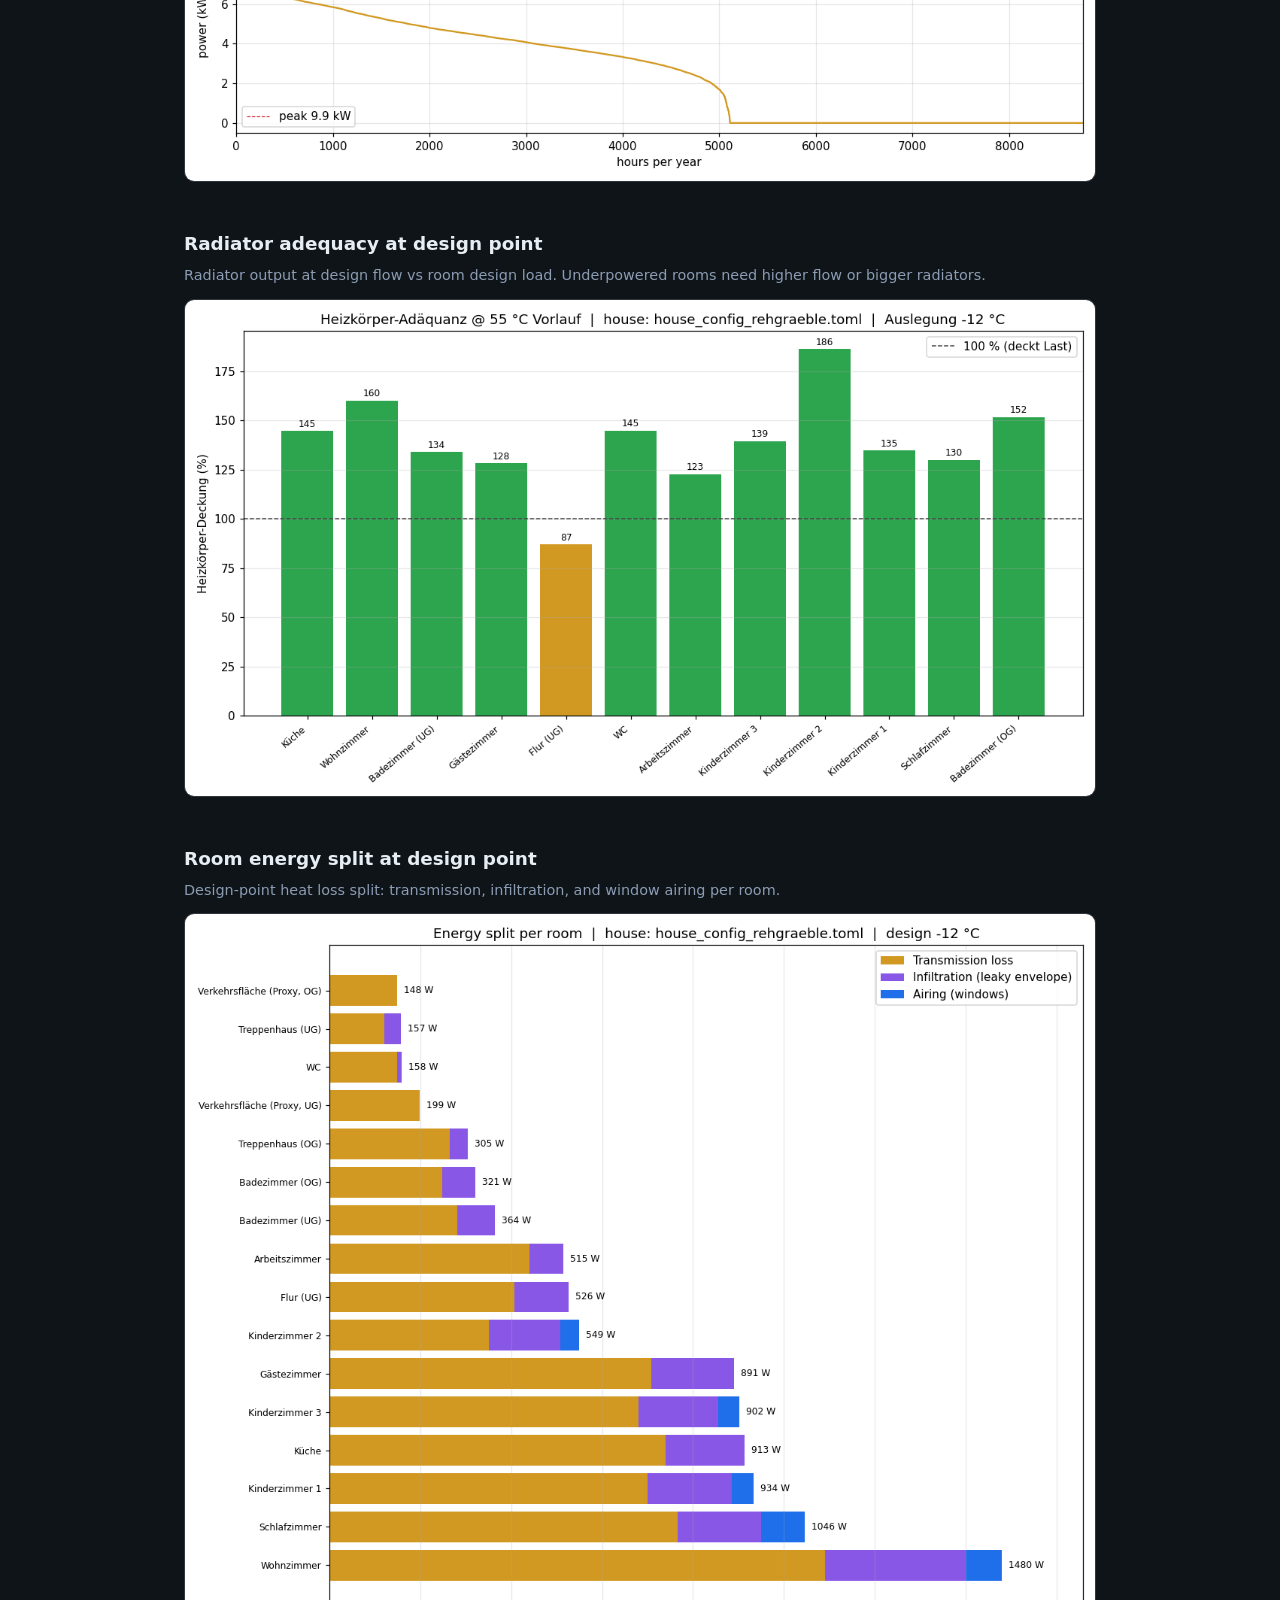
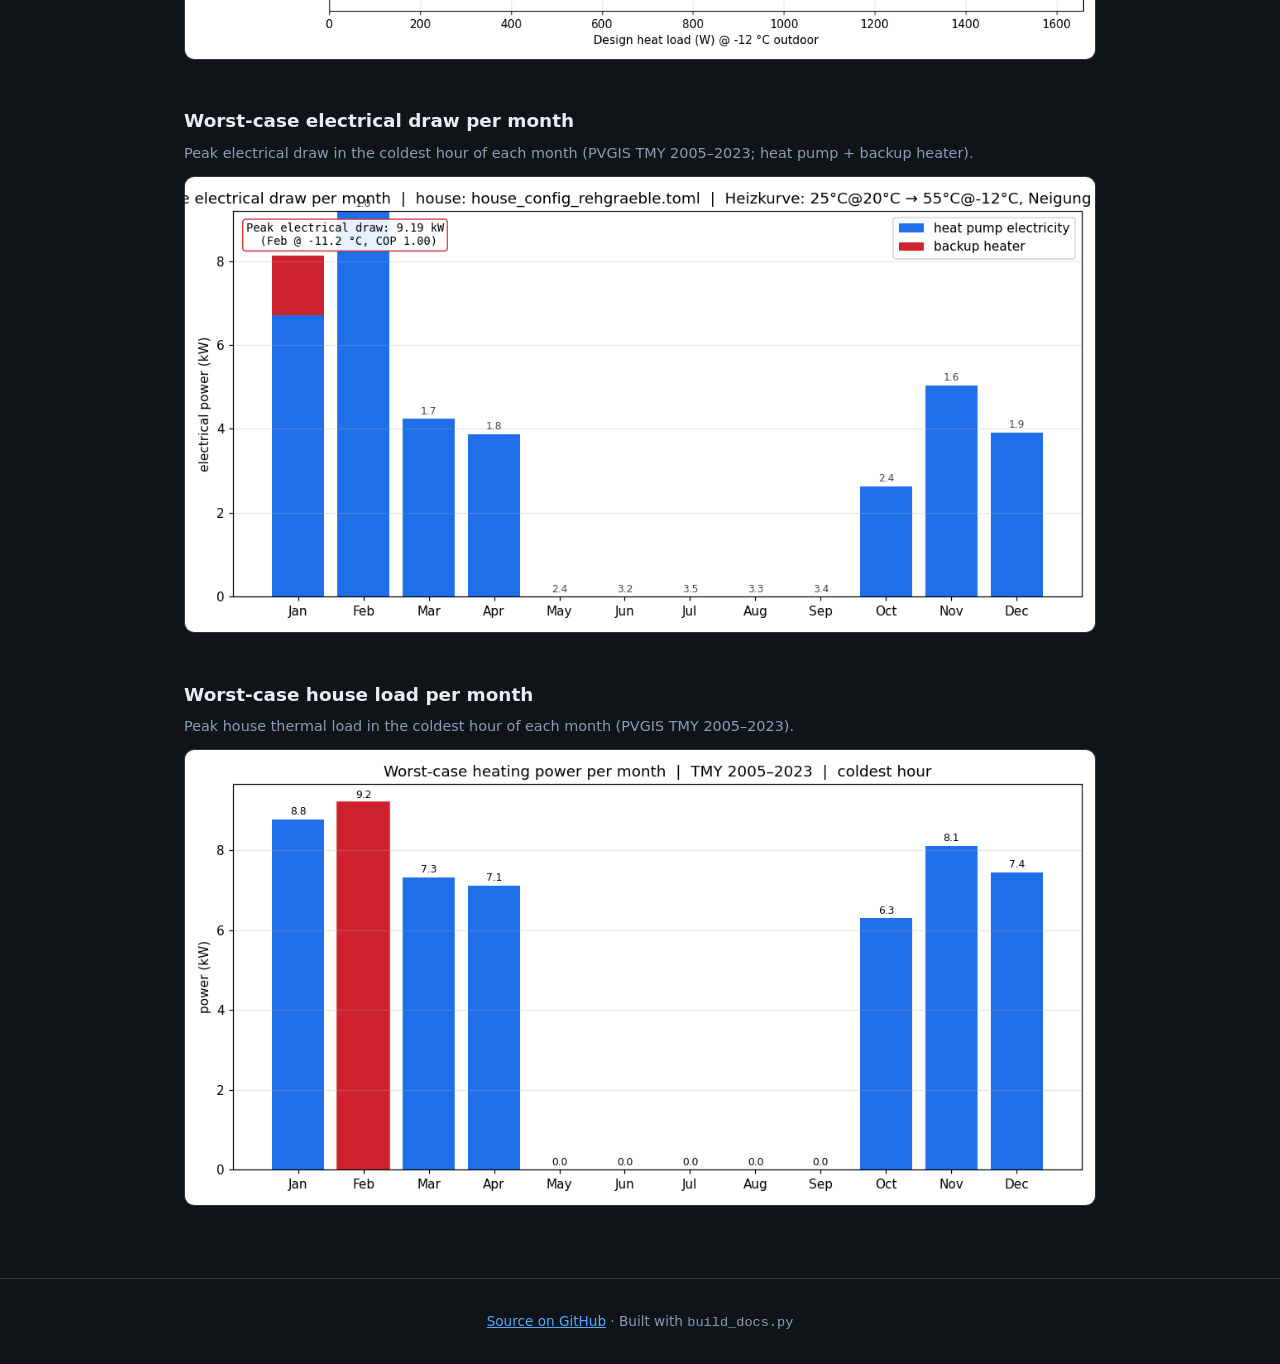
==== commit 999da0d3: "Enhance documentation and visualization for worst-case scenarios - Updated README.md to clarify the " ====
--- a/docs/index.html
+++ b/docs/index.html
@@ -64,8 +64,8 @@
       "house_full_year.png": "House heat demand only — no heat pump COP or electricity.",
       "radiator_check.png": "Radiator output at design flow vs room design load. Underpowered rooms need higher flow or bigger radiators.",
       "radiator_room_energy.png": "Design-point heat loss split: transmission, infiltration, and window airing per room.",
-      "sim_worst_case.png": "Peak electrical draw in the coldest hour of each month (heat pump + backup heater).",
-      "house_worst_case.png": "Peak house thermal load in the coldest hour of each month.",
+      "sim_worst_case.png": "Peak electrical draw in the coldest hour of each month (PVGIS TMY 2005–2023; heat pump + backup heater).",
+      "house_worst_case.png": "Peak house thermal load in the coldest hour of each month (PVGIS TMY 2005–2023).",
     };
 
     let stats = null;
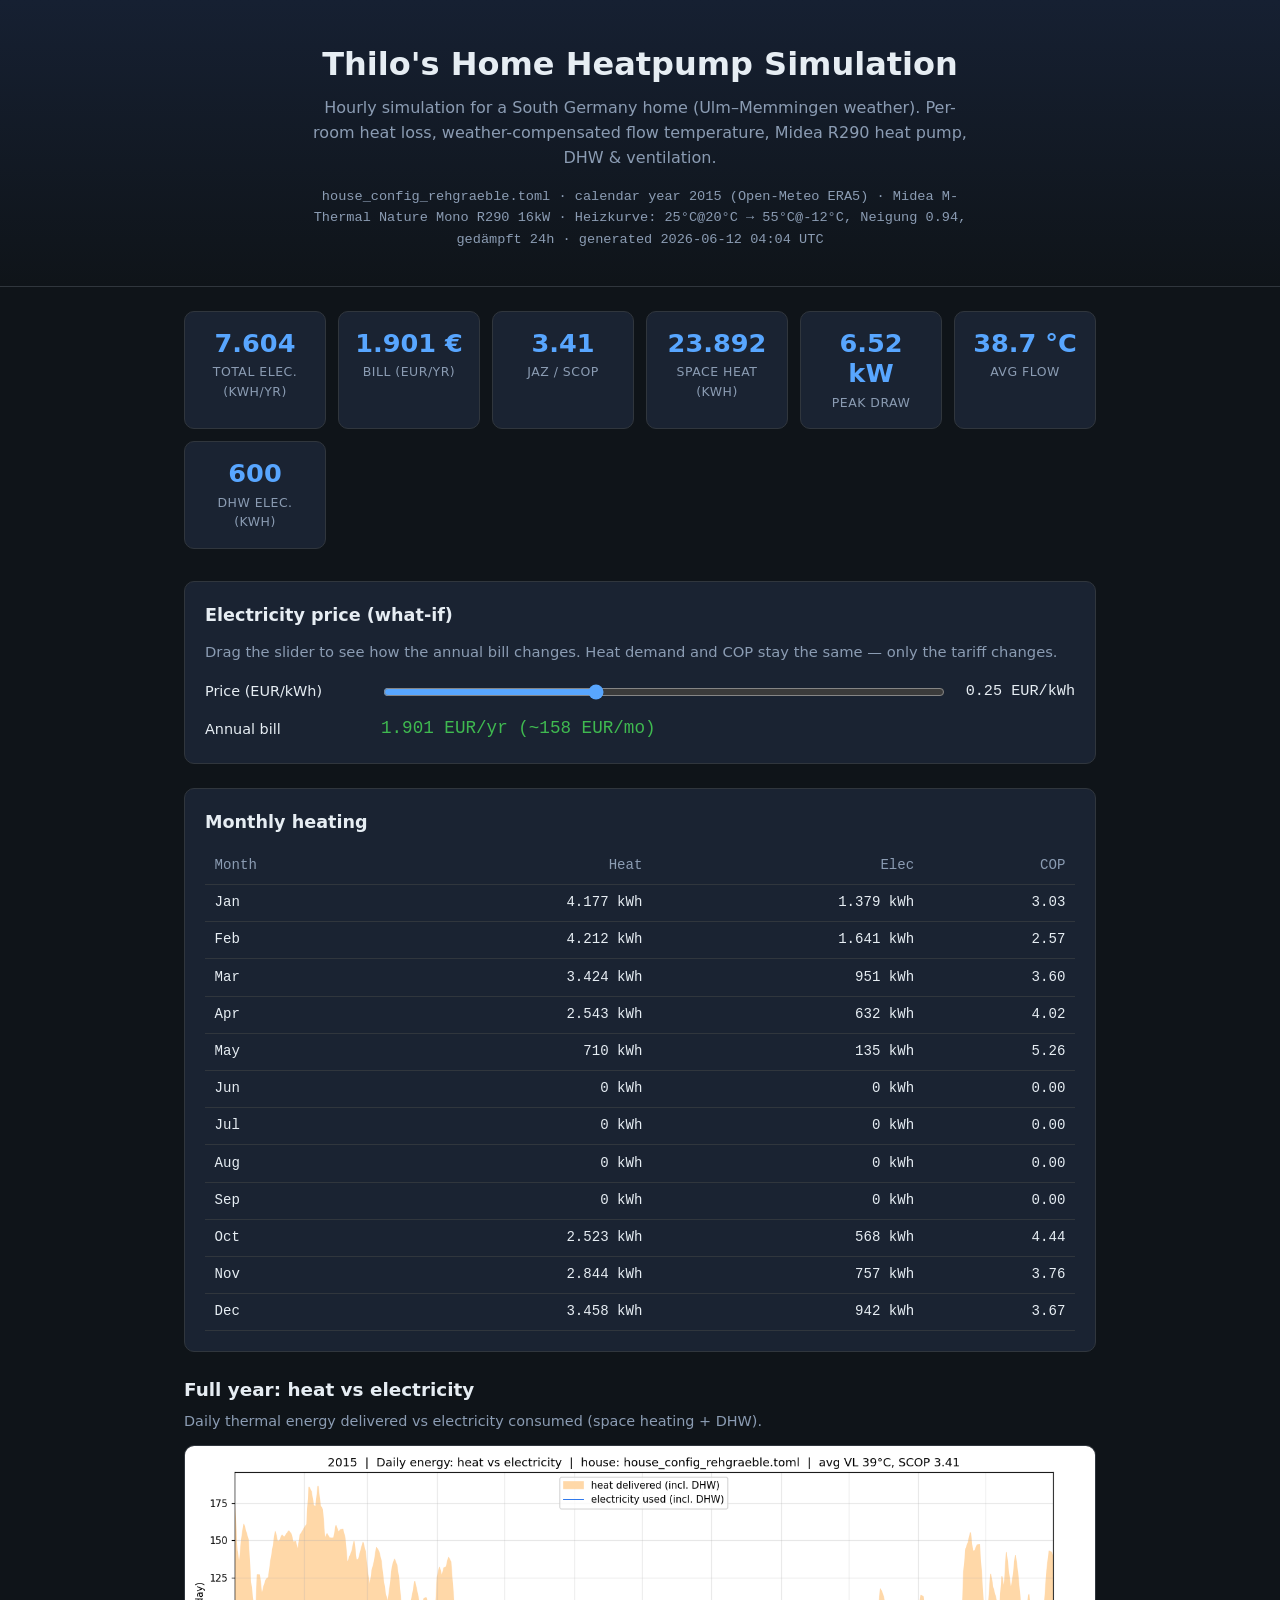
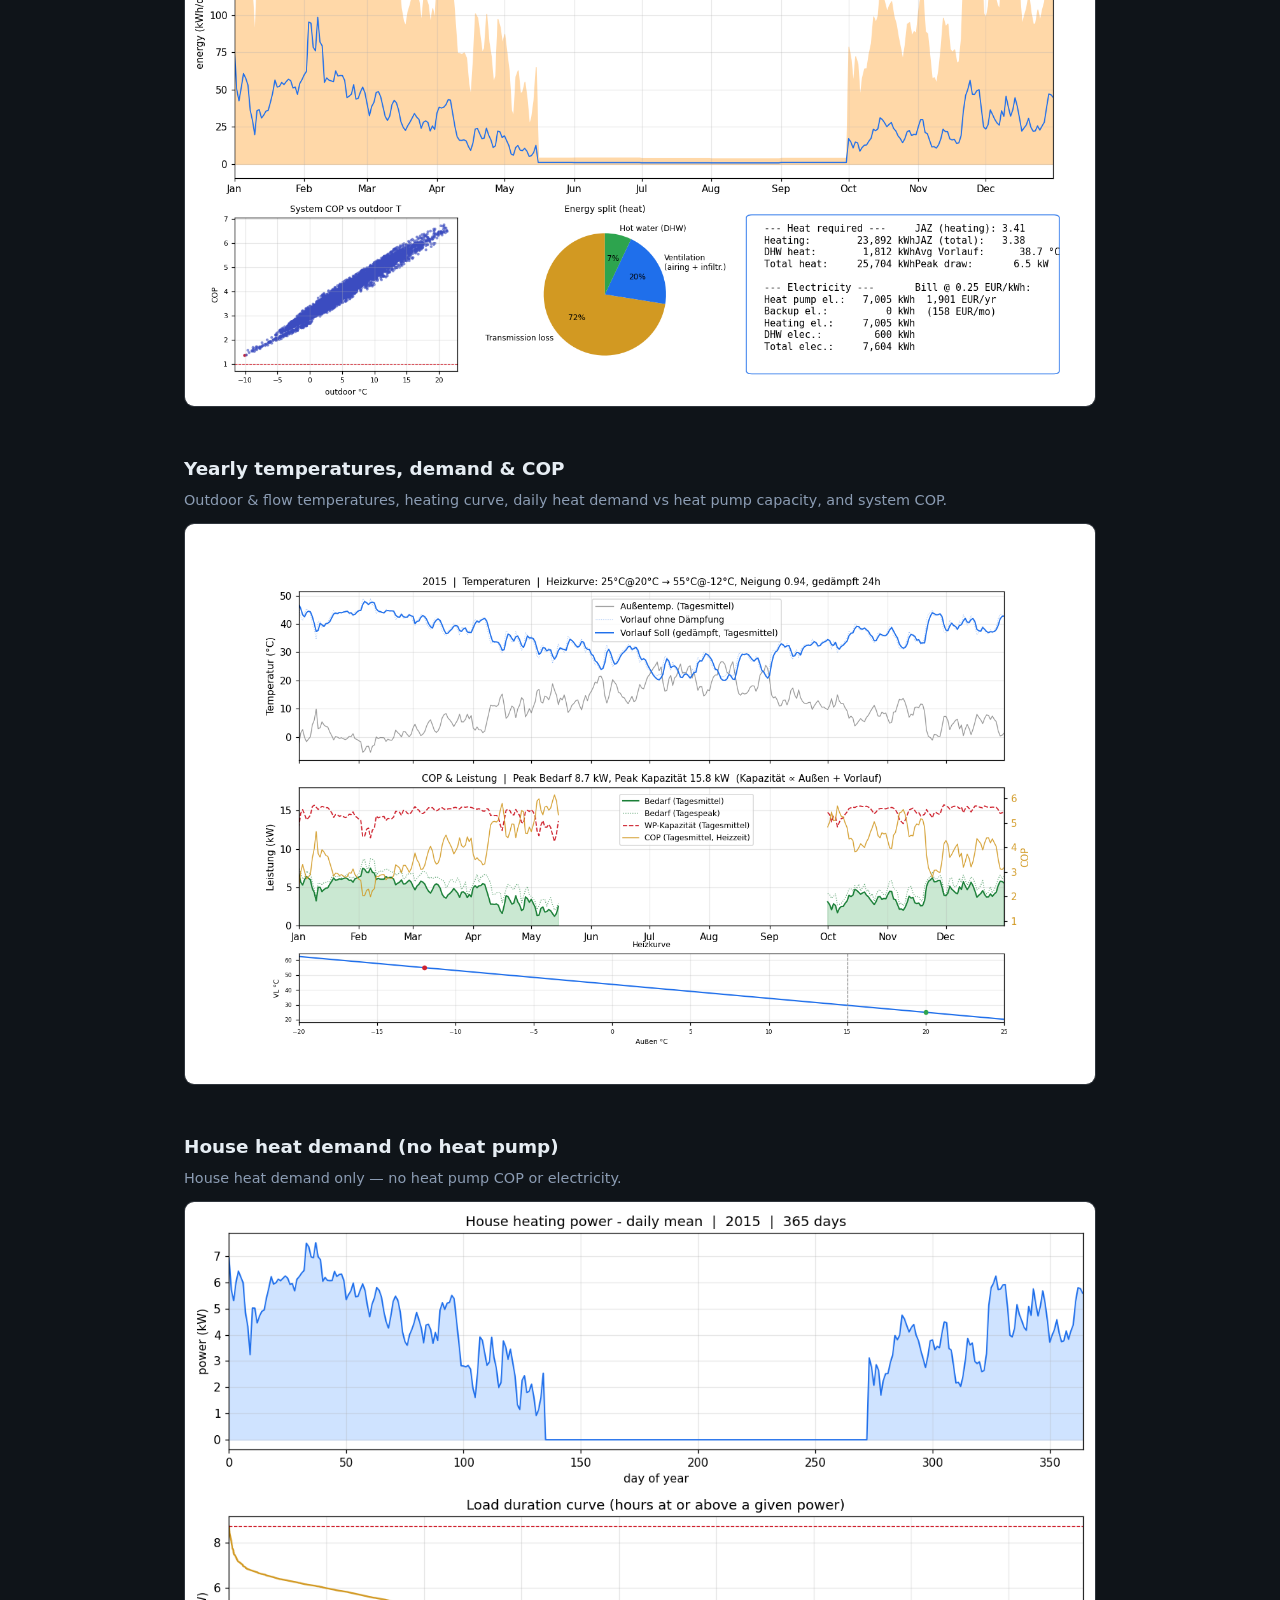
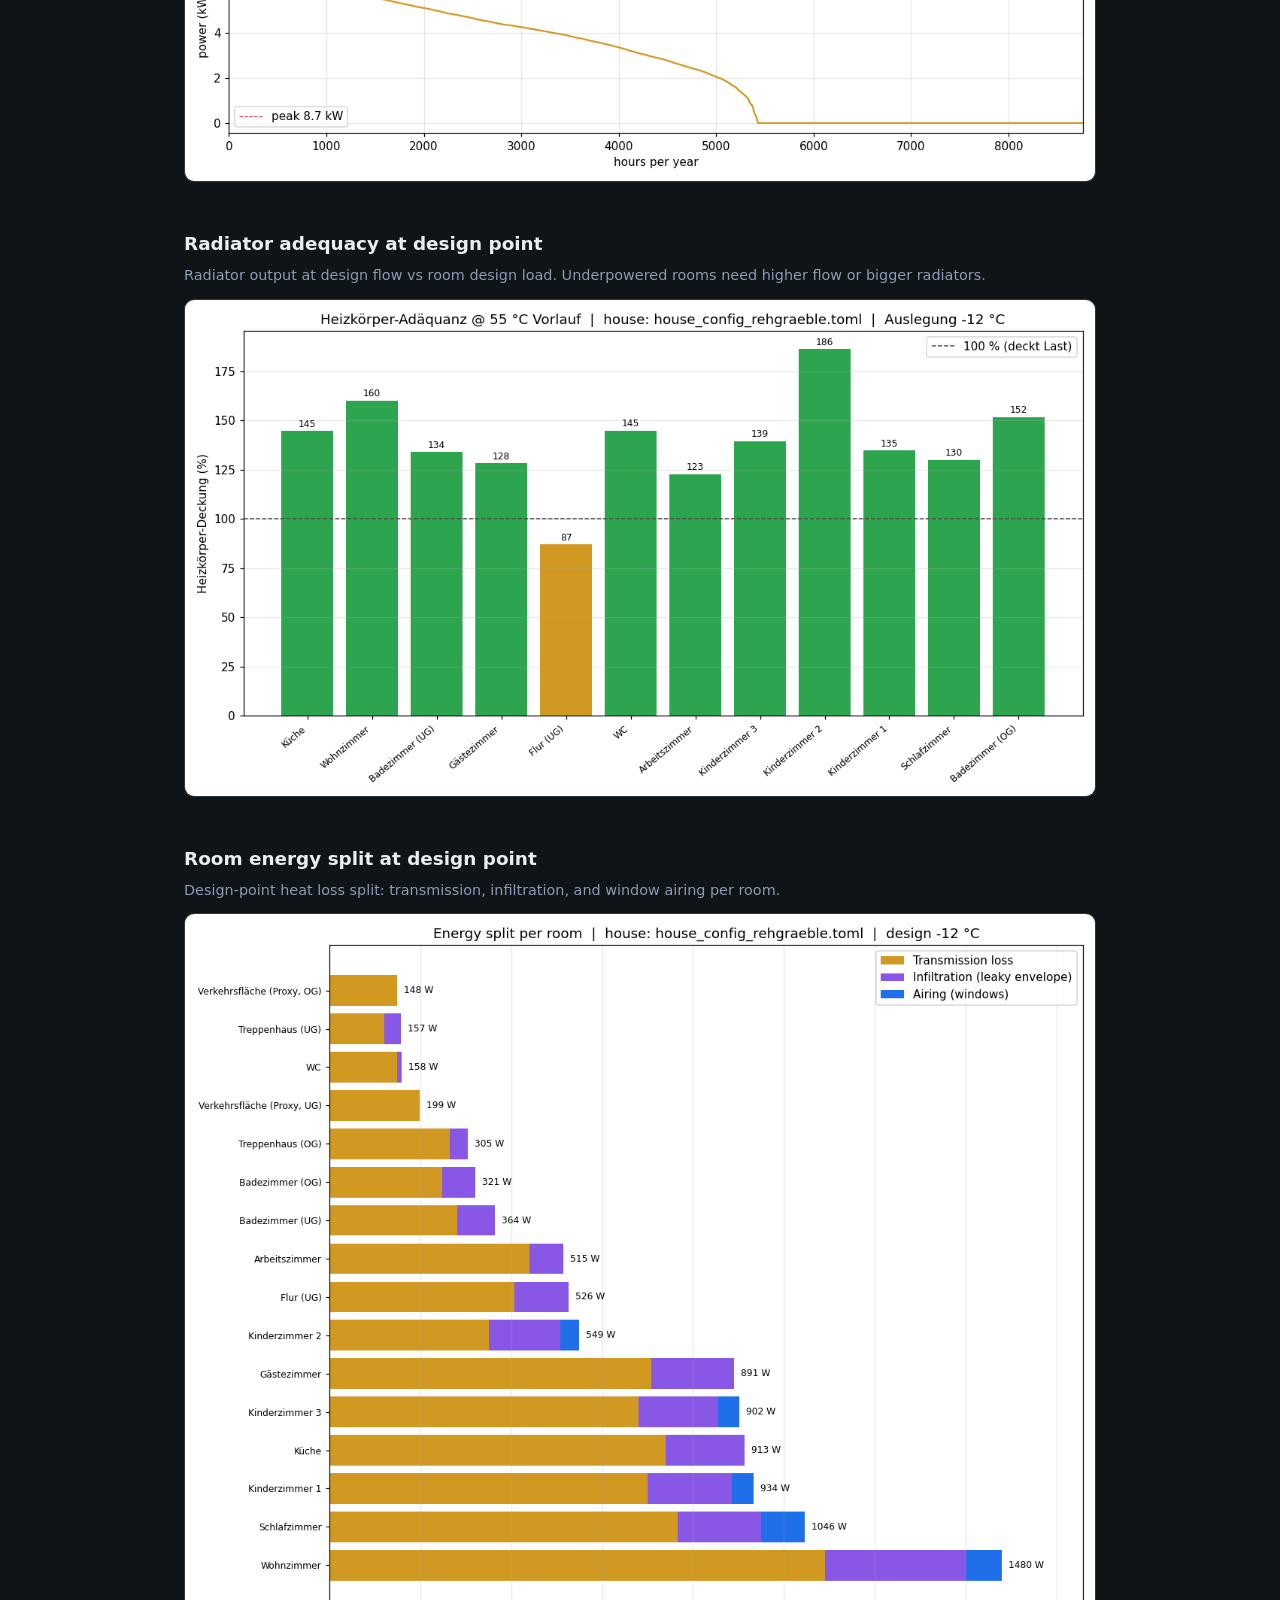
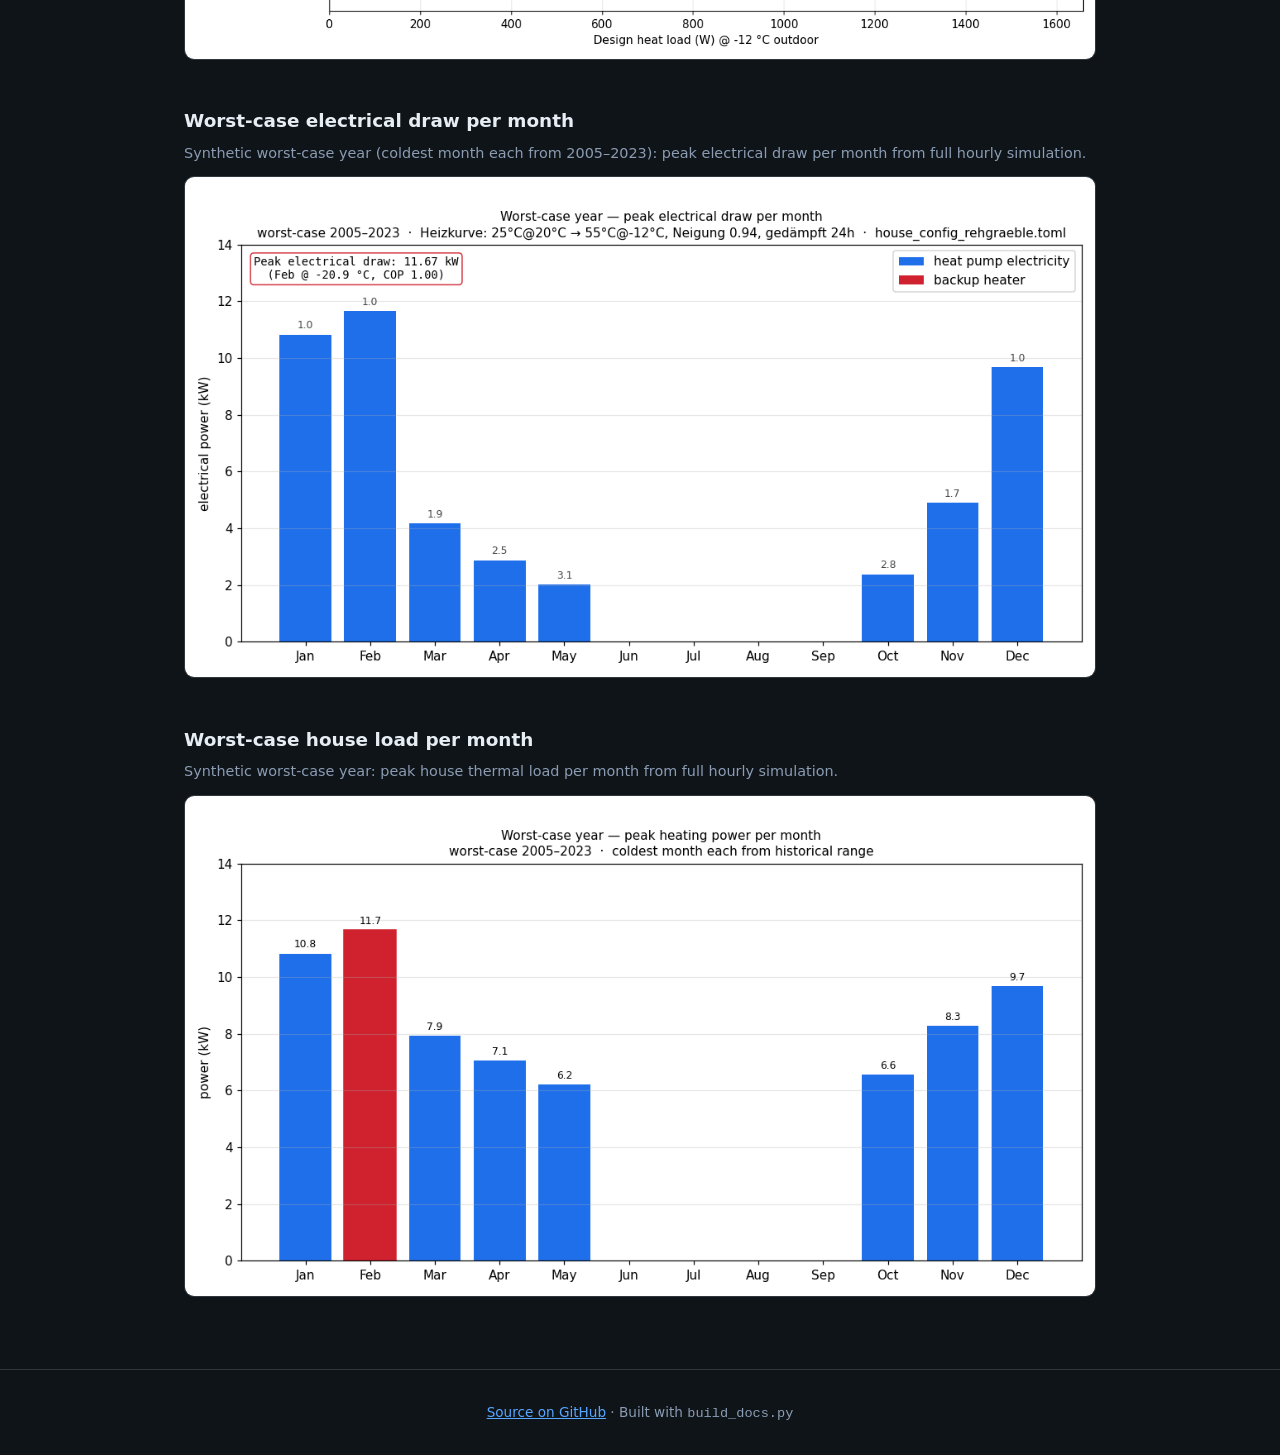
==== commit 14286e1e: "Refactor worst-case scenario handling and update documentation - Enhanced the worst-case scenario lo" ====
--- a/docs/index.html
+++ b/docs/index.html
@@ -64,8 +64,8 @@
       "house_full_year.png": "House heat demand only — no heat pump COP or electricity.",
       "radiator_check.png": "Radiator output at design flow vs room design load. Underpowered rooms need higher flow or bigger radiators.",
       "radiator_room_energy.png": "Design-point heat loss split: transmission, infiltration, and window airing per room.",
-      "sim_worst_case.png": "Peak electrical draw in the coldest hour of each month (PVGIS TMY 2005–2023; heat pump + backup heater).",
-      "house_worst_case.png": "Peak house thermal load in the coldest hour of each month (PVGIS TMY 2005–2023).",
+      "sim_worst_case.png": "Synthetic worst-case year (coldest month each from 2005–2023): peak electrical draw per month from full hourly simulation.",
+      "house_worst_case.png": "Synthetic worst-case year: peak house thermal load per month from full hourly simulation.",
     };
 
     let stats = null;
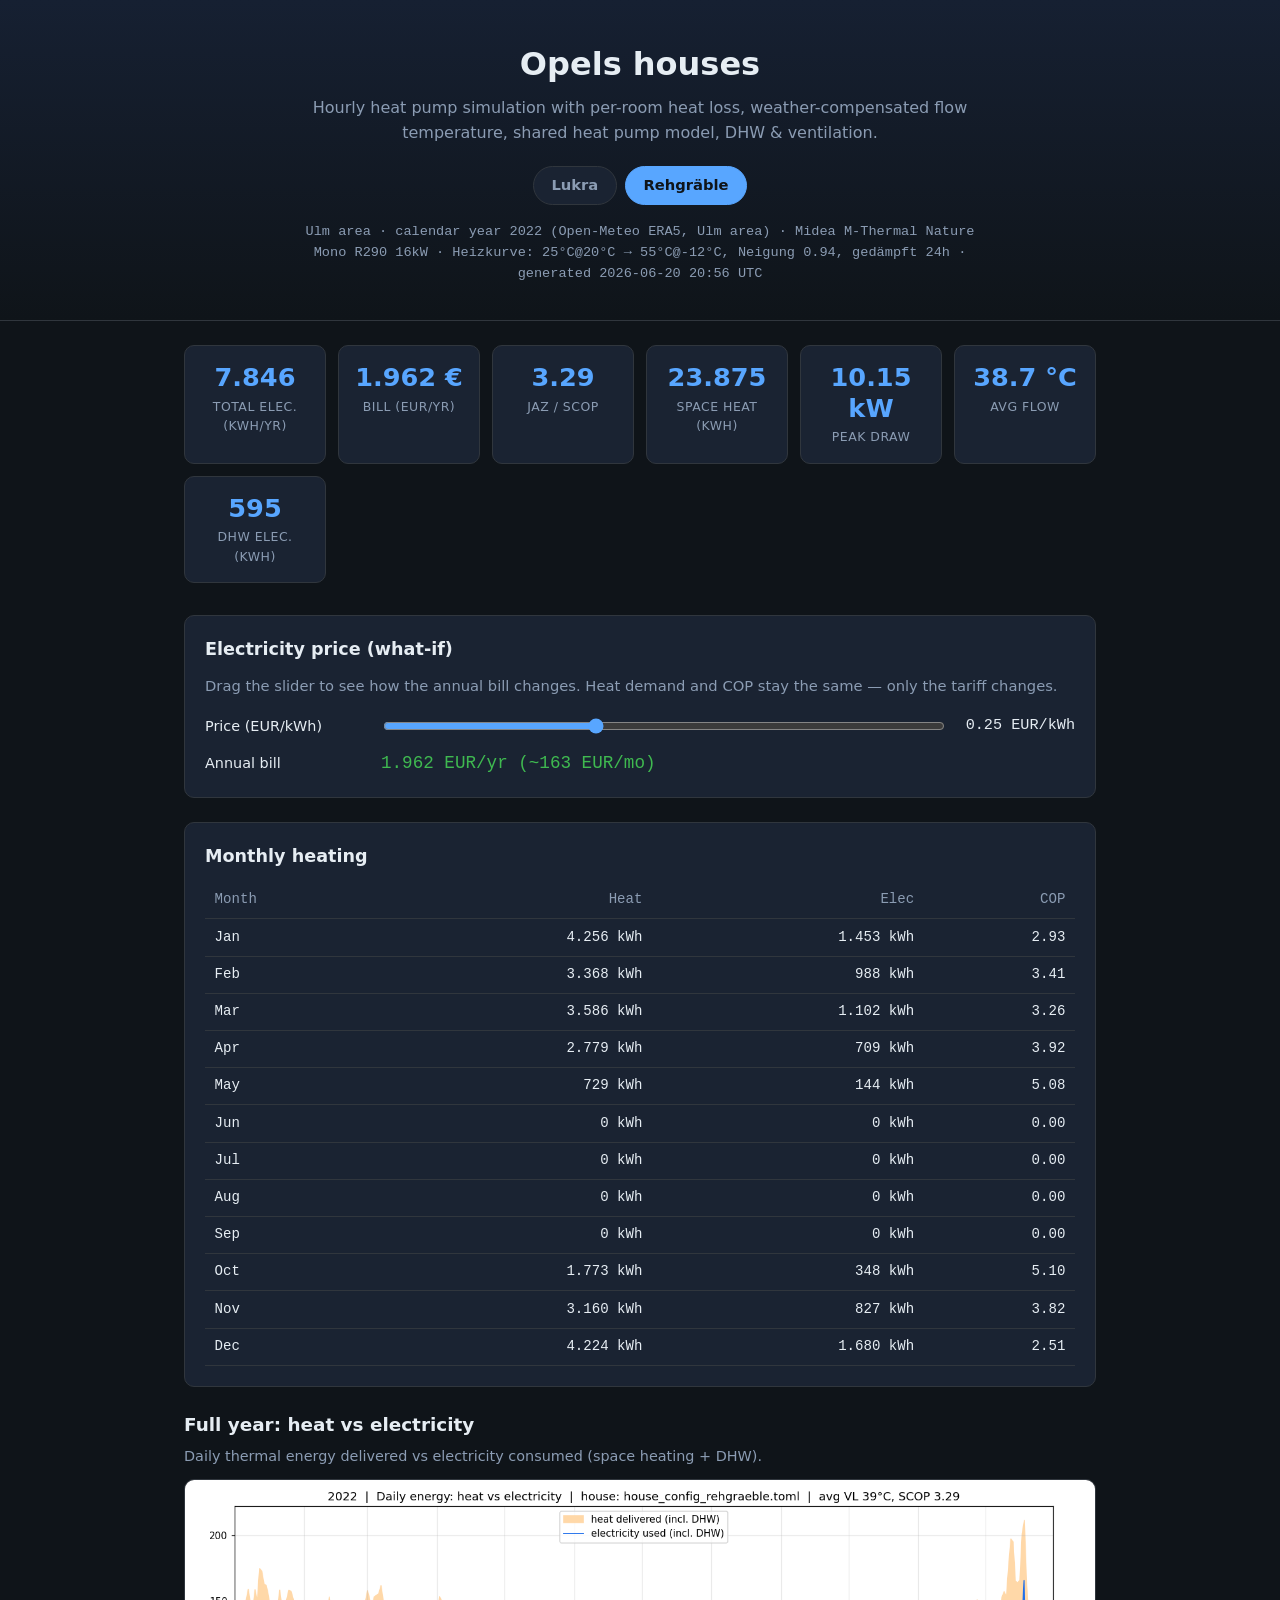
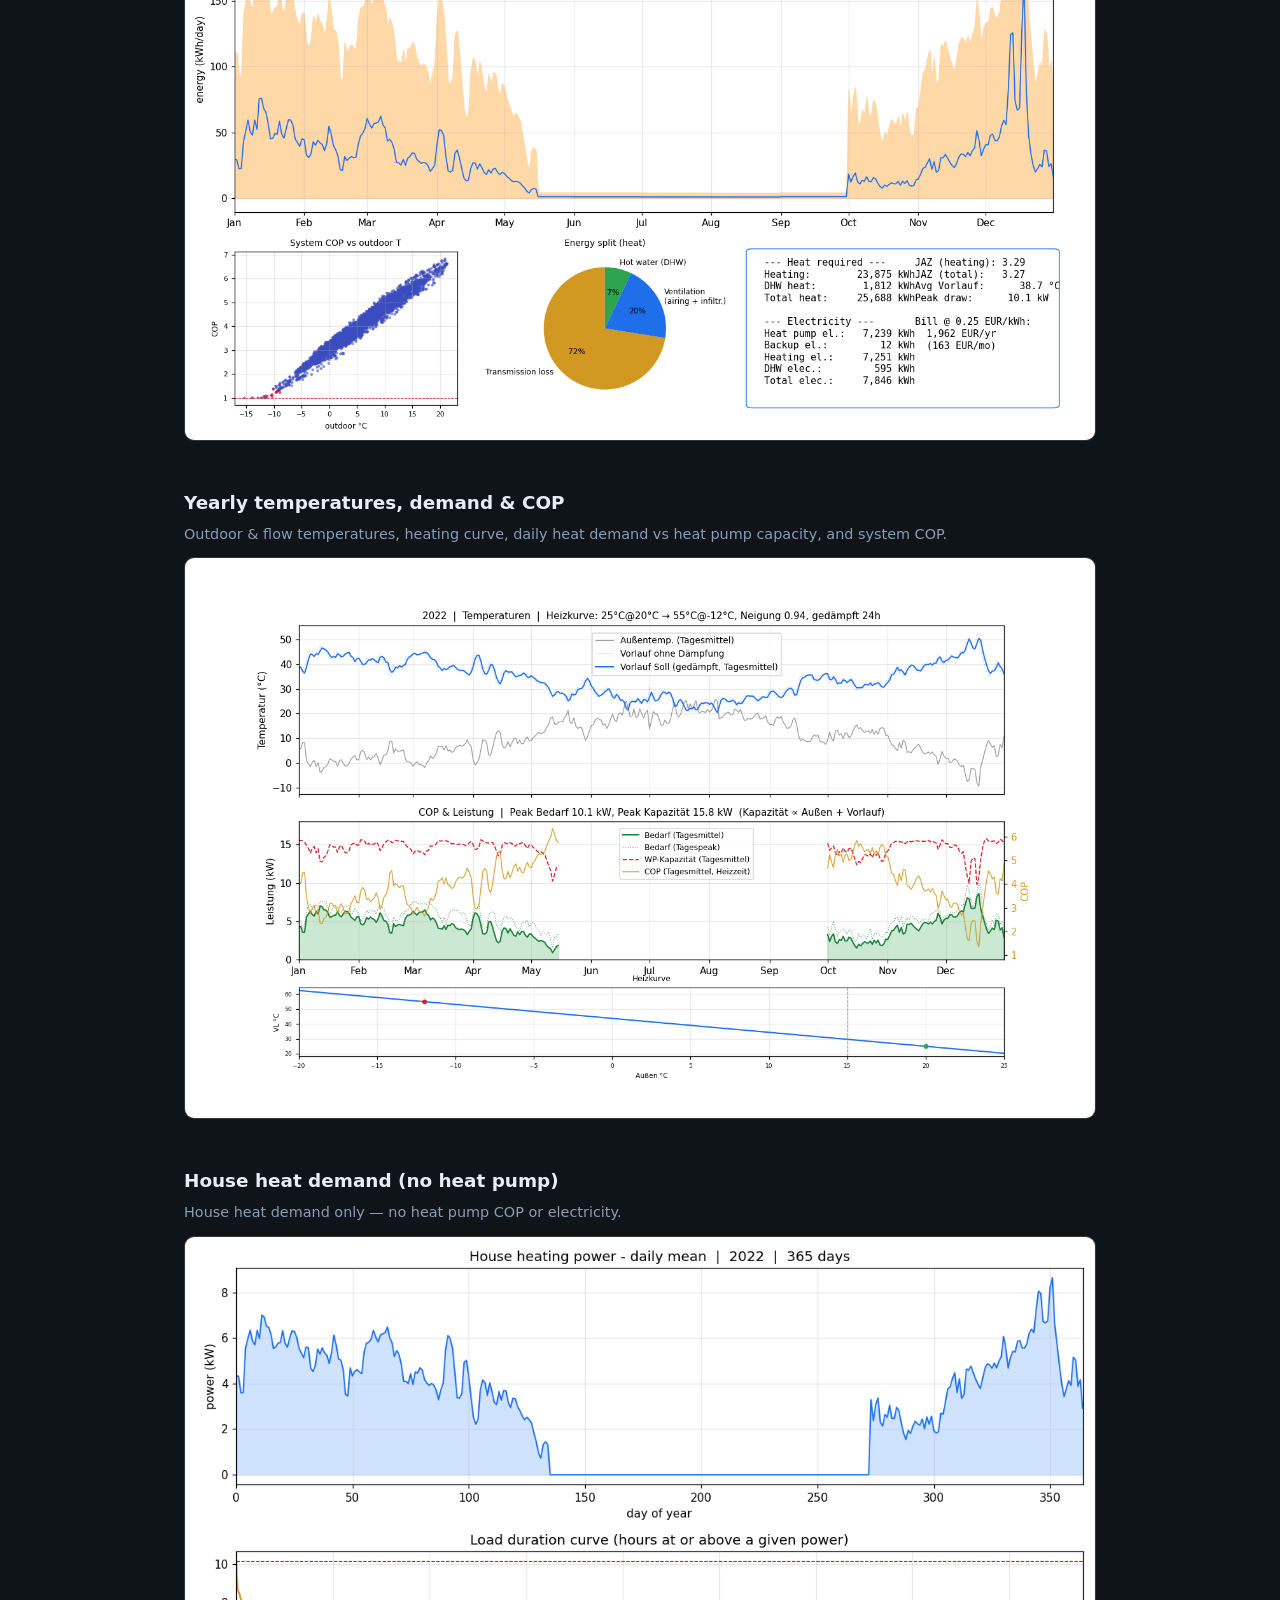
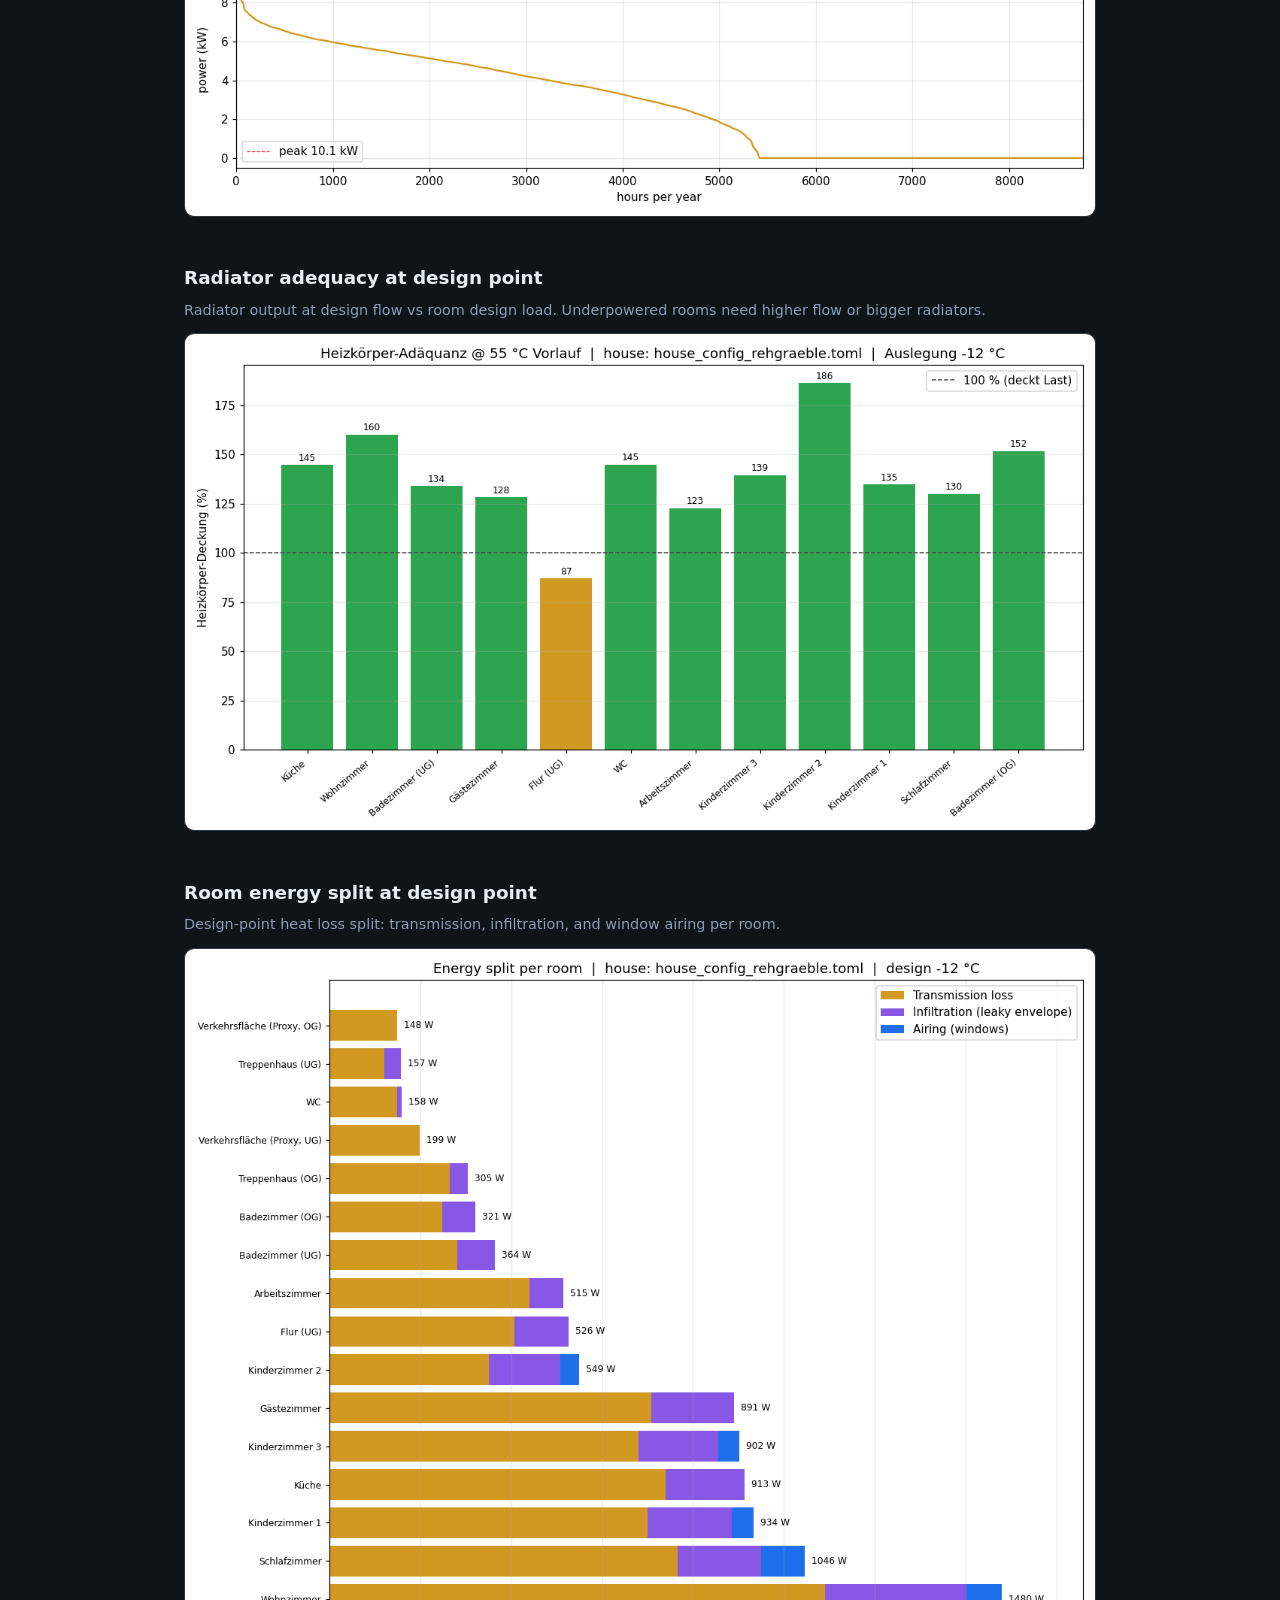
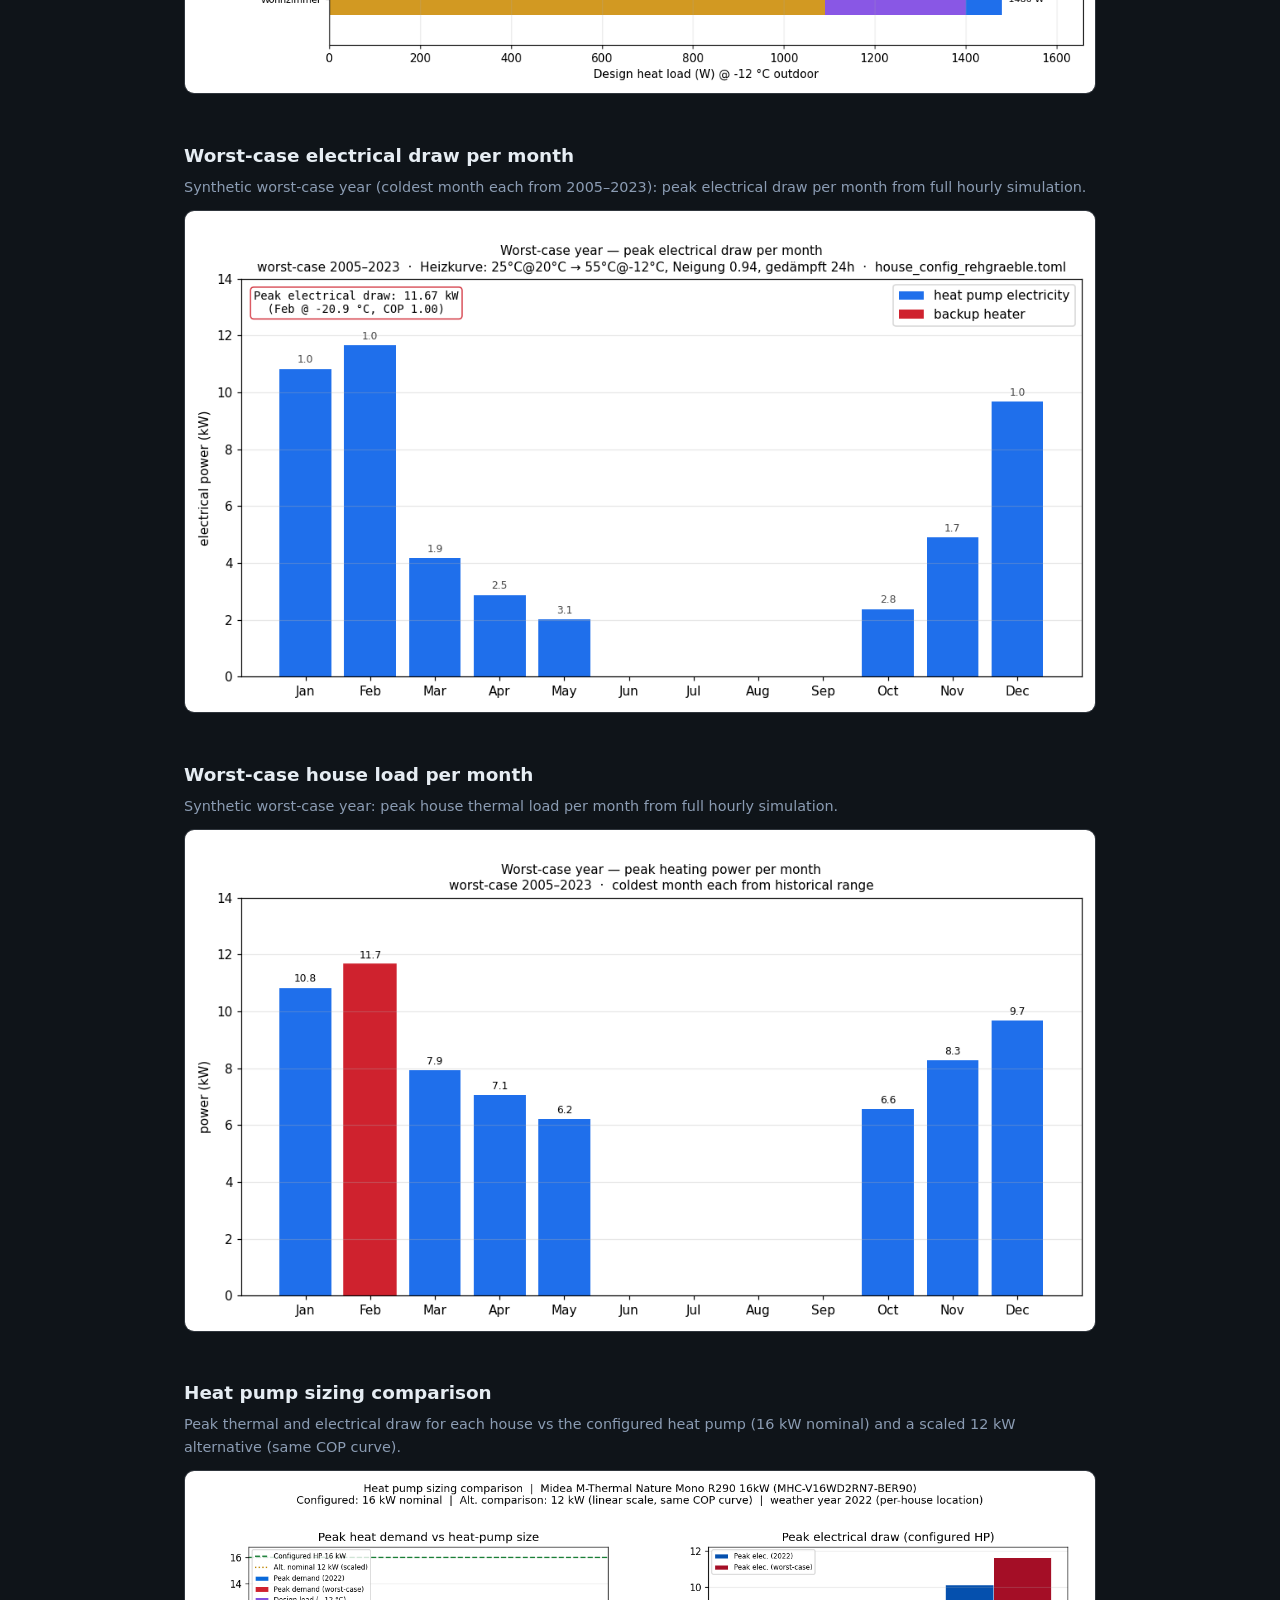
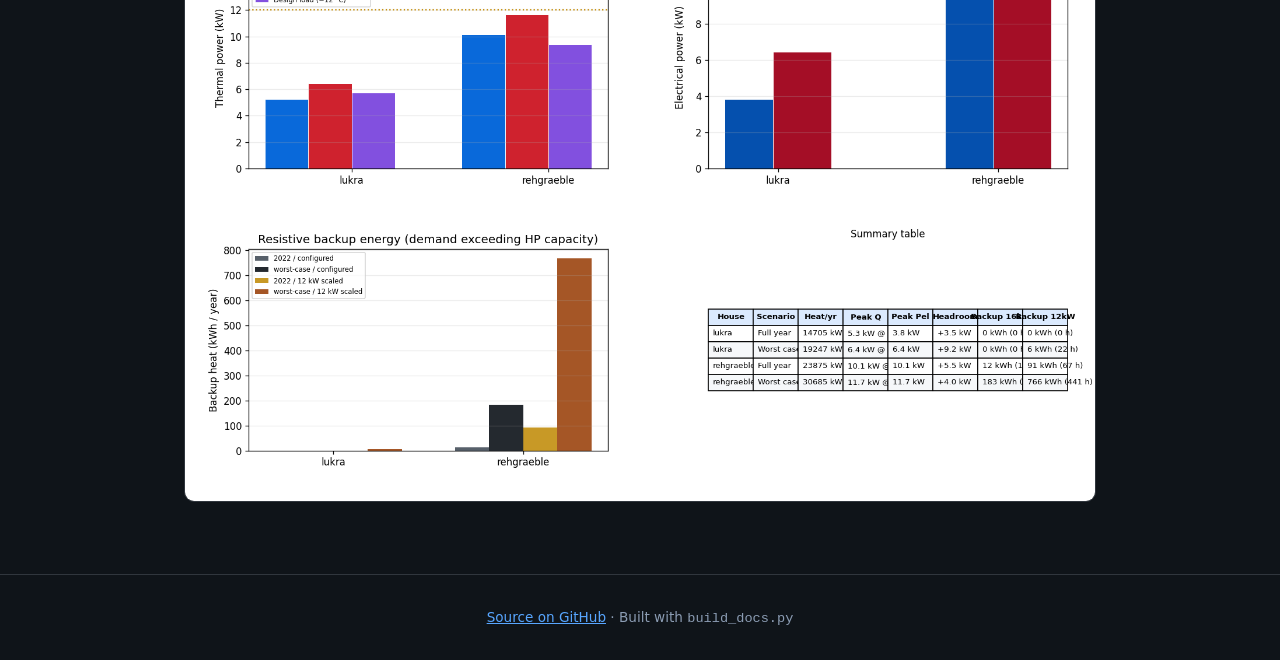
==== commit be68f9a3: "Refactor simulation output handling and enhance documentation - Updated output directory structure t" ====
--- a/docs/index.html
+++ b/docs/index.html
@@ -3,21 +3,22 @@
 <head>
   <meta charset="utf-8">
   <meta name="viewport" content="width=device-width, initial-scale=1">
-  <title>Thilo's Home Heatpump Simulation</title>
-  <meta name="description" content="Hourly heat pump simulation for a South Germany home — annual energy, JAZ, and plots.">
+  <title>Opels houses</title>
+  <meta name="description" content="Hourly heat pump simulation for family homes — annual energy, JAZ, and plots.">
   <link rel="stylesheet" href="style.css">
 </head>
 <body>
   <header>
-    <h1>Thilo's Home Heatpump Simulation</h1>
-    <p>Hourly simulation for a South Germany home (Ulm–Memmingen weather). Per-room heat loss, weather-compensated flow temperature, Midea R290 heat pump, DHW &amp; ventilation.</p>
+    <h1 id="site-title">Opels houses</h1>
+    <p>Hourly heat pump simulation with per-room heat loss, weather-compensated flow temperature, shared heat pump model, DHW &amp; ventilation.</p>
+    <nav class="house-switcher" id="house-switcher" aria-label="Select house"></nav>
     <p class="meta" id="meta"></p>
   </header>
 
   <main>
     <div id="load-error" class="error" hidden>
       Could not load <code>stats.json</code>. Run
-      <code>HOUSE_CONFIG=house_config_rehgraeble.toml .venv/bin/python build_docs.py</code>
+      <code>.venv/bin/python build_docs.py</code>
       first, then serve this folder with a local HTTP server (not <code>file://</code>).
     </div>
 
@@ -49,6 +50,12 @@
       </div>
 
       <div id="plots"></div>
+
+      <section class="plot-section" id="sizing-section" hidden>
+        <h2>Heat pump sizing comparison</h2>
+        <p class="desc">Peak thermal and electrical draw for each house vs the configured heat pump (16 kW nominal) and a scaled 12 kW alternative (same COP curve).</p>
+        <img id="sizing-img" src="" alt="Heat pump sizing comparison" loading="lazy">
+      </section>
     </div>
   </main>
 
@@ -68,13 +75,47 @@
       "house_worst_case.png": "Synthetic worst-case year: peak house thermal load per month from full hourly simulation.",
     };
 
-    let stats = null;
+    const STORAGE_KEY = "selectedHouse";
+    let siteData = null;
+    let currentSlug = null;
+    let priceSliderHandler = null;
 
     function fmt(n, digits = 0) {
       return n.toLocaleString("de-DE", { maximumFractionDigits: digits, minimumFractionDigits: digits });
     }
 
-    function renderStats(s) {
+    function houseSlugs() {
+      return Object.keys(siteData.houses);
+    }
+
+    function resolveInitialSlug() {
+      const params = new URLSearchParams(window.location.search);
+      const fromUrl = params.get("house");
+      if (fromUrl && siteData.houses[fromUrl]) return fromUrl;
+      const stored = localStorage.getItem(STORAGE_KEY);
+      if (stored && siteData.houses[stored]) return stored;
+      return siteData.default_house || houseSlugs()[0];
+    }
+
+    function setUrlHouse(slug) {
+      const url = new URL(window.location.href);
+      url.searchParams.set("house", slug);
+      history.replaceState(null, "", url);
+    }
+
+    function renderSwitcher(activeSlug) {
+      const nav = document.getElementById("house-switcher");
+      nav.innerHTML = houseSlugs().map(slug => {
+        const h = siteData.houses[slug];
+        const active = slug === activeSlug ? " active" : "";
+        return `<button type="button" class="house-tab${active}" data-slug="${slug}">${h.label}</button>`;
+      }).join("");
+      nav.querySelectorAll(".house-tab").forEach(btn => {
+        btn.addEventListener("click", () => selectHouse(btn.dataset.slug));
+      });
+    }
+
+    function renderHouseStats(s, slug) {
       const cards = [
         { value: fmt(s.combined.elec_kwh), label: "Total elec. (kWh/yr)" },
         { value: fmt(s.combined.cost_eur_per_year) + " €", label: "Bill (EUR/yr)" },
@@ -91,7 +132,7 @@
       ).join("");
 
       document.getElementById("meta").textContent =
-        `${s.house_config} · ${s.weather || "weather"} · ${s.heat_pump.split("(")[0].trim()} · ${s.heating_curve} · generated ${s.generated_at}`;
+        `${s.location} · ${s.weather || "weather"} · ${s.heat_pump.split("(")[0].trim()} · ${s.heating_curve} · generated ${siteData.generated_at}`;
 
       const tbody = document.querySelector("#monthly-table tbody");
       tbody.innerHTML = s.monthly.map(m =>
@@ -102,7 +143,7 @@
         <section class="plot-section">
           <h2>${p.title}</h2>
           <p class="desc">${PLOT_DESC[p.file] || ""}</p>
-          <img src="assets/${p.file}" alt="${p.title}" loading="lazy">
+          <img src="assets/${slug}/${p.file}" alt="${p.title}" loading="lazy">
         </section>
       `).join("");
     }
@@ -114,25 +155,53 @@
       const basePrice = s.electricity_price_eur_per_kwh;
       const totalKwh = s.combined.elec_kwh;
 
+      if (priceSliderHandler) {
+        slider.removeEventListener("input", priceSliderHandler);
+      }
       slider.value = basePrice;
-      function update() {
+      priceSliderHandler = () => {
         const p = parseFloat(slider.value);
         priceOut.textContent = p.toFixed(2) + " EUR/kWh";
         const yearly = totalKwh * p;
         costOut.textContent = fmt(Math.round(yearly)) + " EUR/yr  (~" + fmt(Math.round(yearly / 12)) + " EUR/mo)";
-      }
-      slider.addEventListener("input", update);
-      update();
+      };
+      slider.addEventListener("input", priceSliderHandler);
+      priceSliderHandler();
+    }
+
+    function renderSizingComparison() {
+      const section = document.getElementById("sizing-section");
+      const img = document.getElementById("sizing-img");
+      if (!siteData.sizing_comparison) {
+        section.hidden = true;
+        return;
+      }
+      img.src = siteData.sizing_comparison;
+      section.hidden = false;
+    }
+
+    function selectHouse(slug) {
+      if (!siteData.houses[slug]) return;
+      currentSlug = slug;
+      localStorage.setItem(STORAGE_KEY, slug);
+      setUrlHouse(slug);
+      renderSwitcher(slug);
+      renderHouseStats(siteData.houses[slug], slug);
+      setupPriceSlider(siteData.houses[slug]);
     }
 
     async function init() {
       try {
         const resp = await fetch("stats.json");
         if (!resp.ok) throw new Error(resp.statusText);
-        stats = await resp.json();
+        siteData = await resp.json();
+        if (siteData.site_title) {
+          document.getElementById("site-title").textContent = siteData.site_title;
+          document.title = siteData.site_title;
+        }
         document.getElementById("content").hidden = false;
-        renderStats(stats);
-        setupPriceSlider(stats);
+        renderSizingComparison();
+        selectHouse(resolveInitialSlug());
       } catch (e) {
         document.getElementById("load-error").hidden = false;
         console.error(e);
--- a/docs/style.css
+++ b/docs/style.css
@@ -57,6 +57,39 @@
   font-family: var(--mono);
 }
 
+.house-switcher {
+  display: flex;
+  flex-wrap: wrap;
+  justify-content: center;
+  gap: 0.5rem;
+  margin: 1.25rem auto 0;
+  max-width: 32rem;
+}
+
+.house-tab {
+  font: inherit;
+  font-size: 0.92rem;
+  font-weight: 600;
+  padding: 0.45rem 1.1rem;
+  border-radius: 999px;
+  border: 1px solid var(--border);
+  background: var(--surface);
+  color: var(--muted);
+  cursor: pointer;
+  transition: background 0.15s, color 0.15s, border-color 0.15s;
+}
+
+.house-tab:hover {
+  color: var(--text);
+  border-color: var(--accent);
+}
+
+.house-tab.active {
+  background: var(--accent);
+  border-color: var(--accent);
+  color: #0f1419;
+}
+
 main {
   max-width: 960px;
   margin: 0 auto;
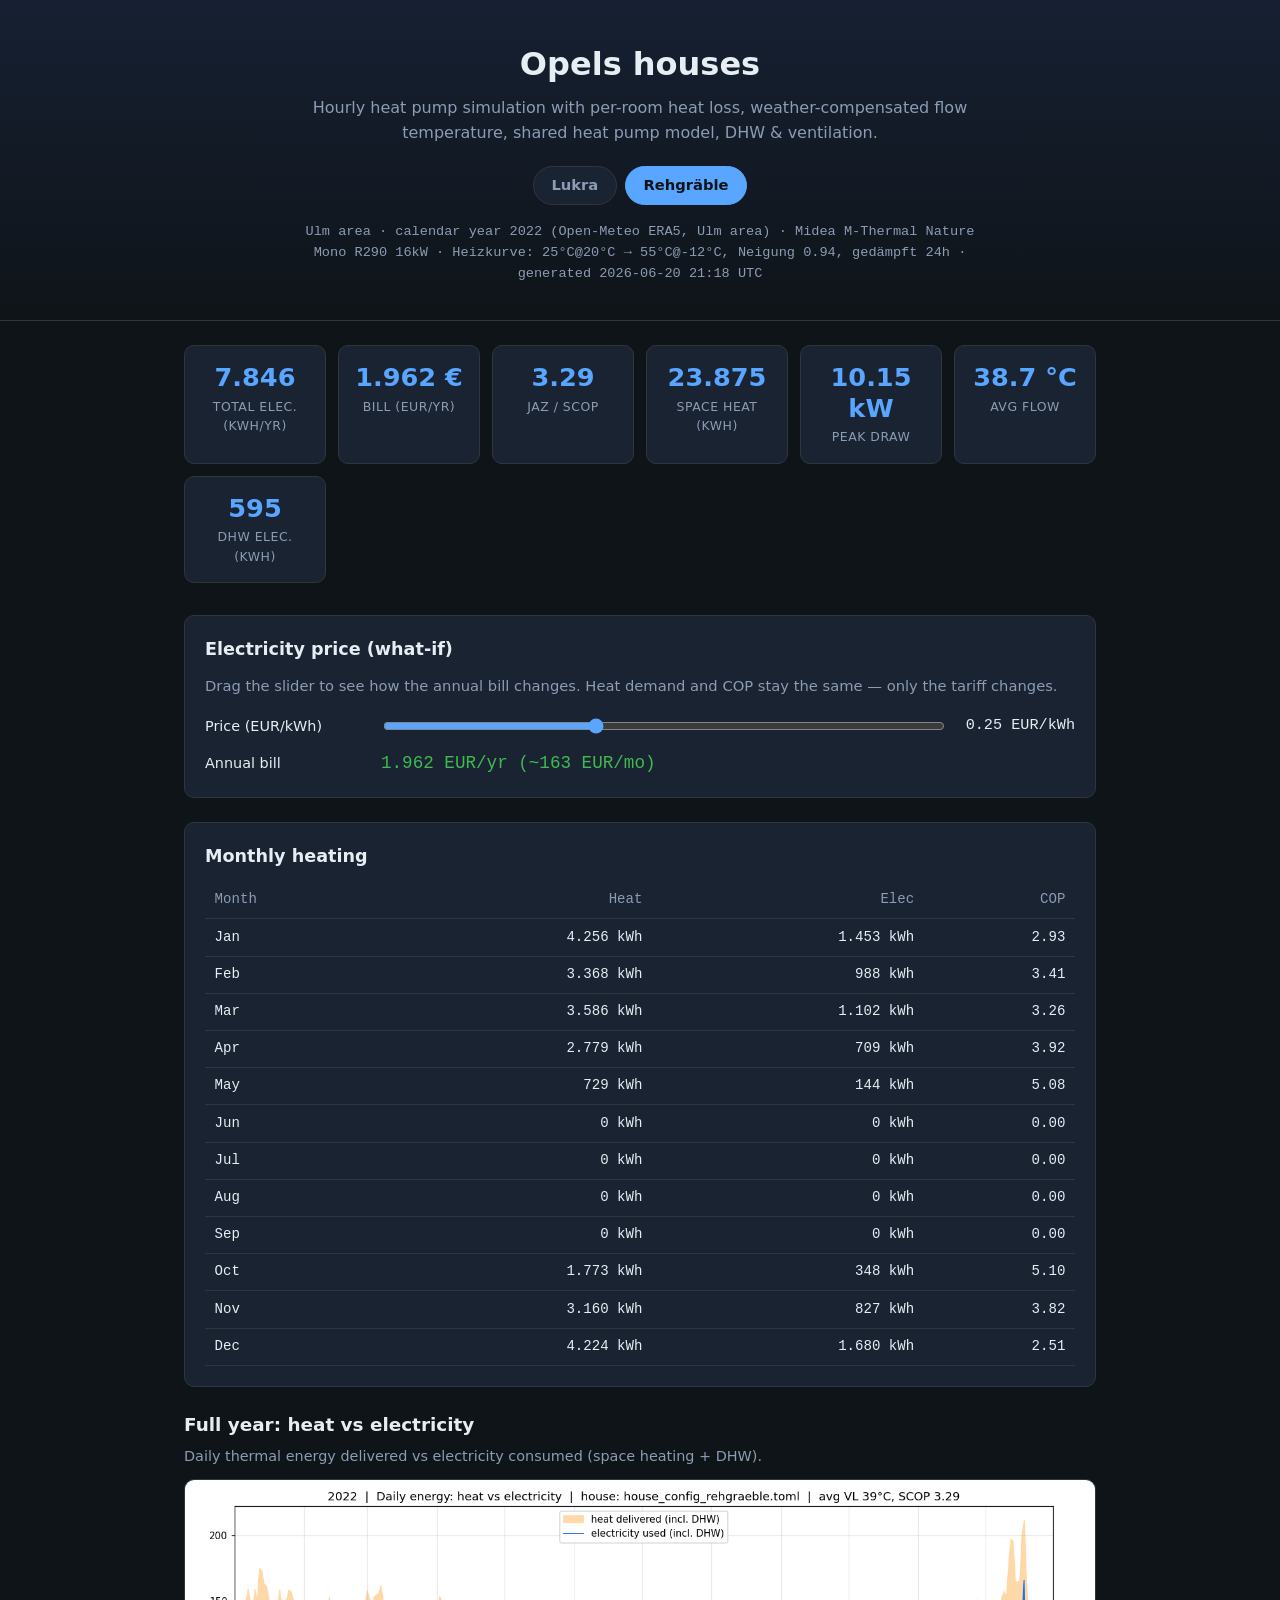
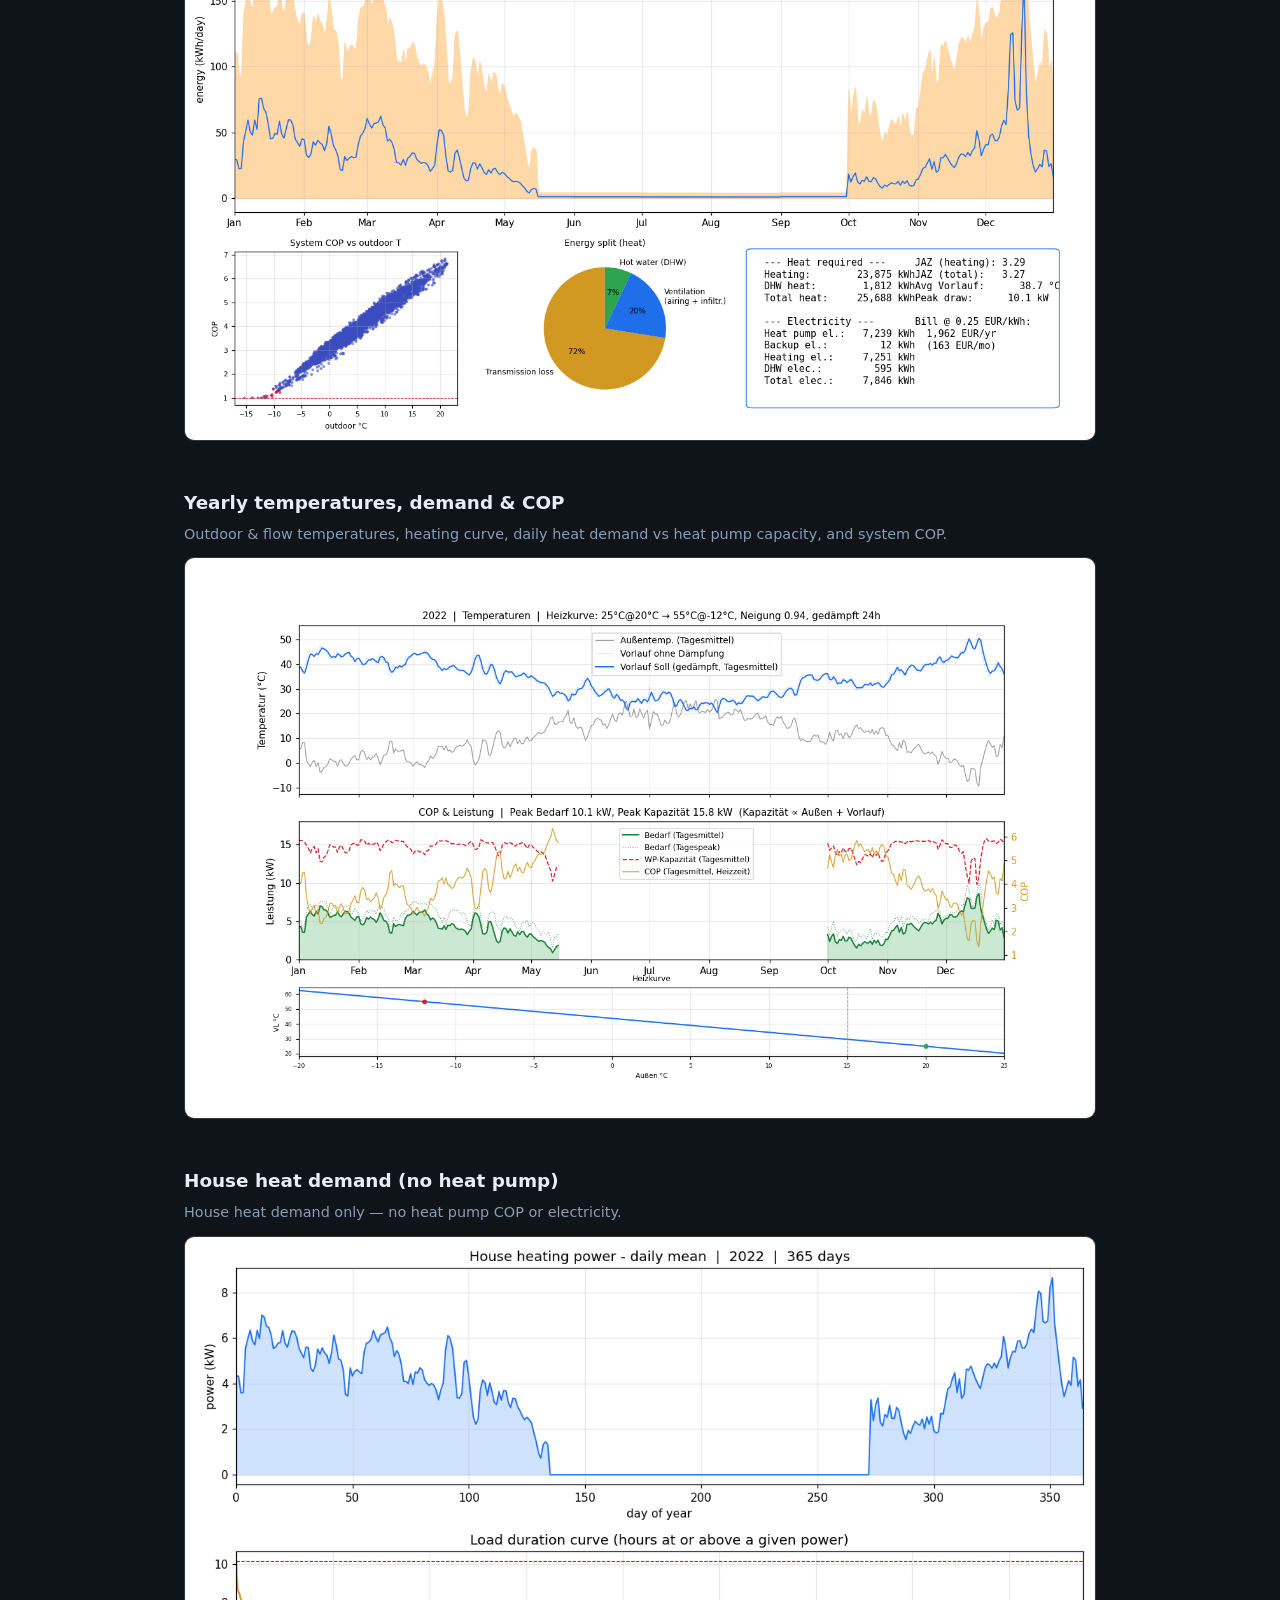
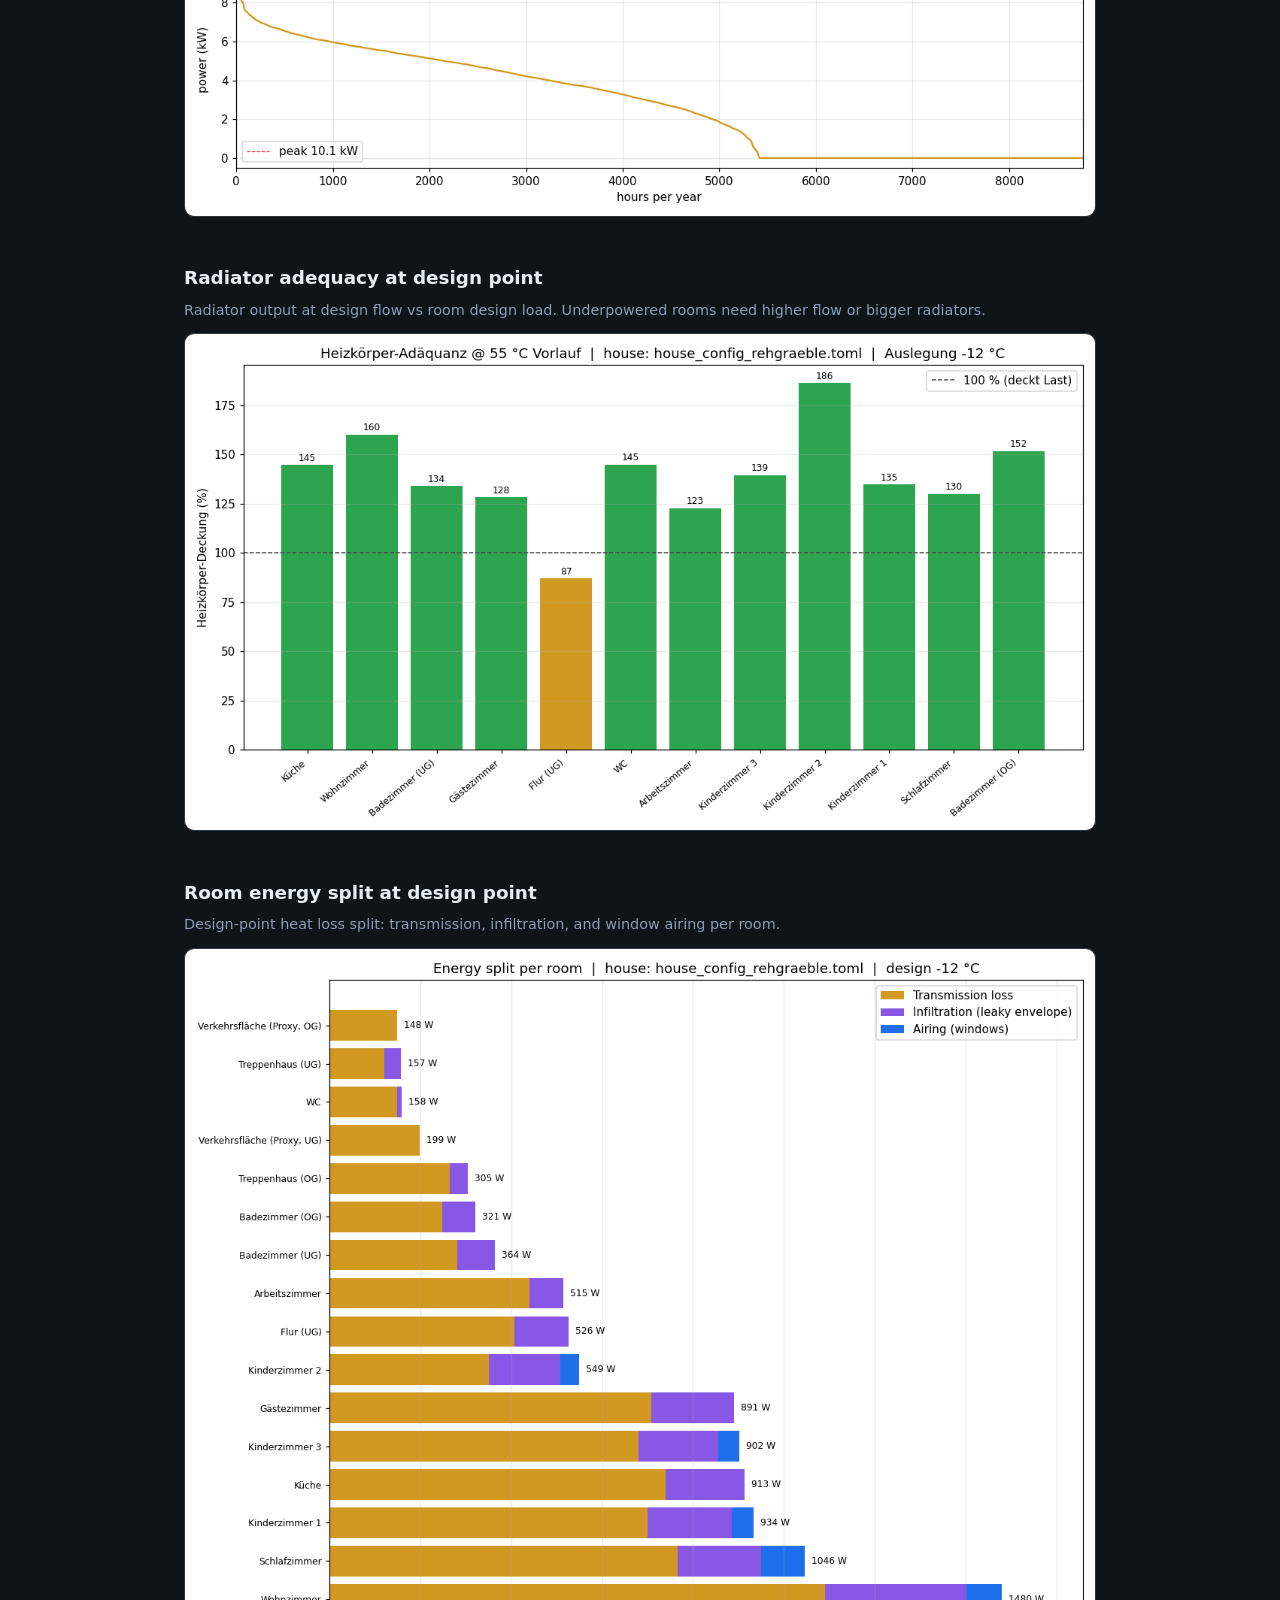
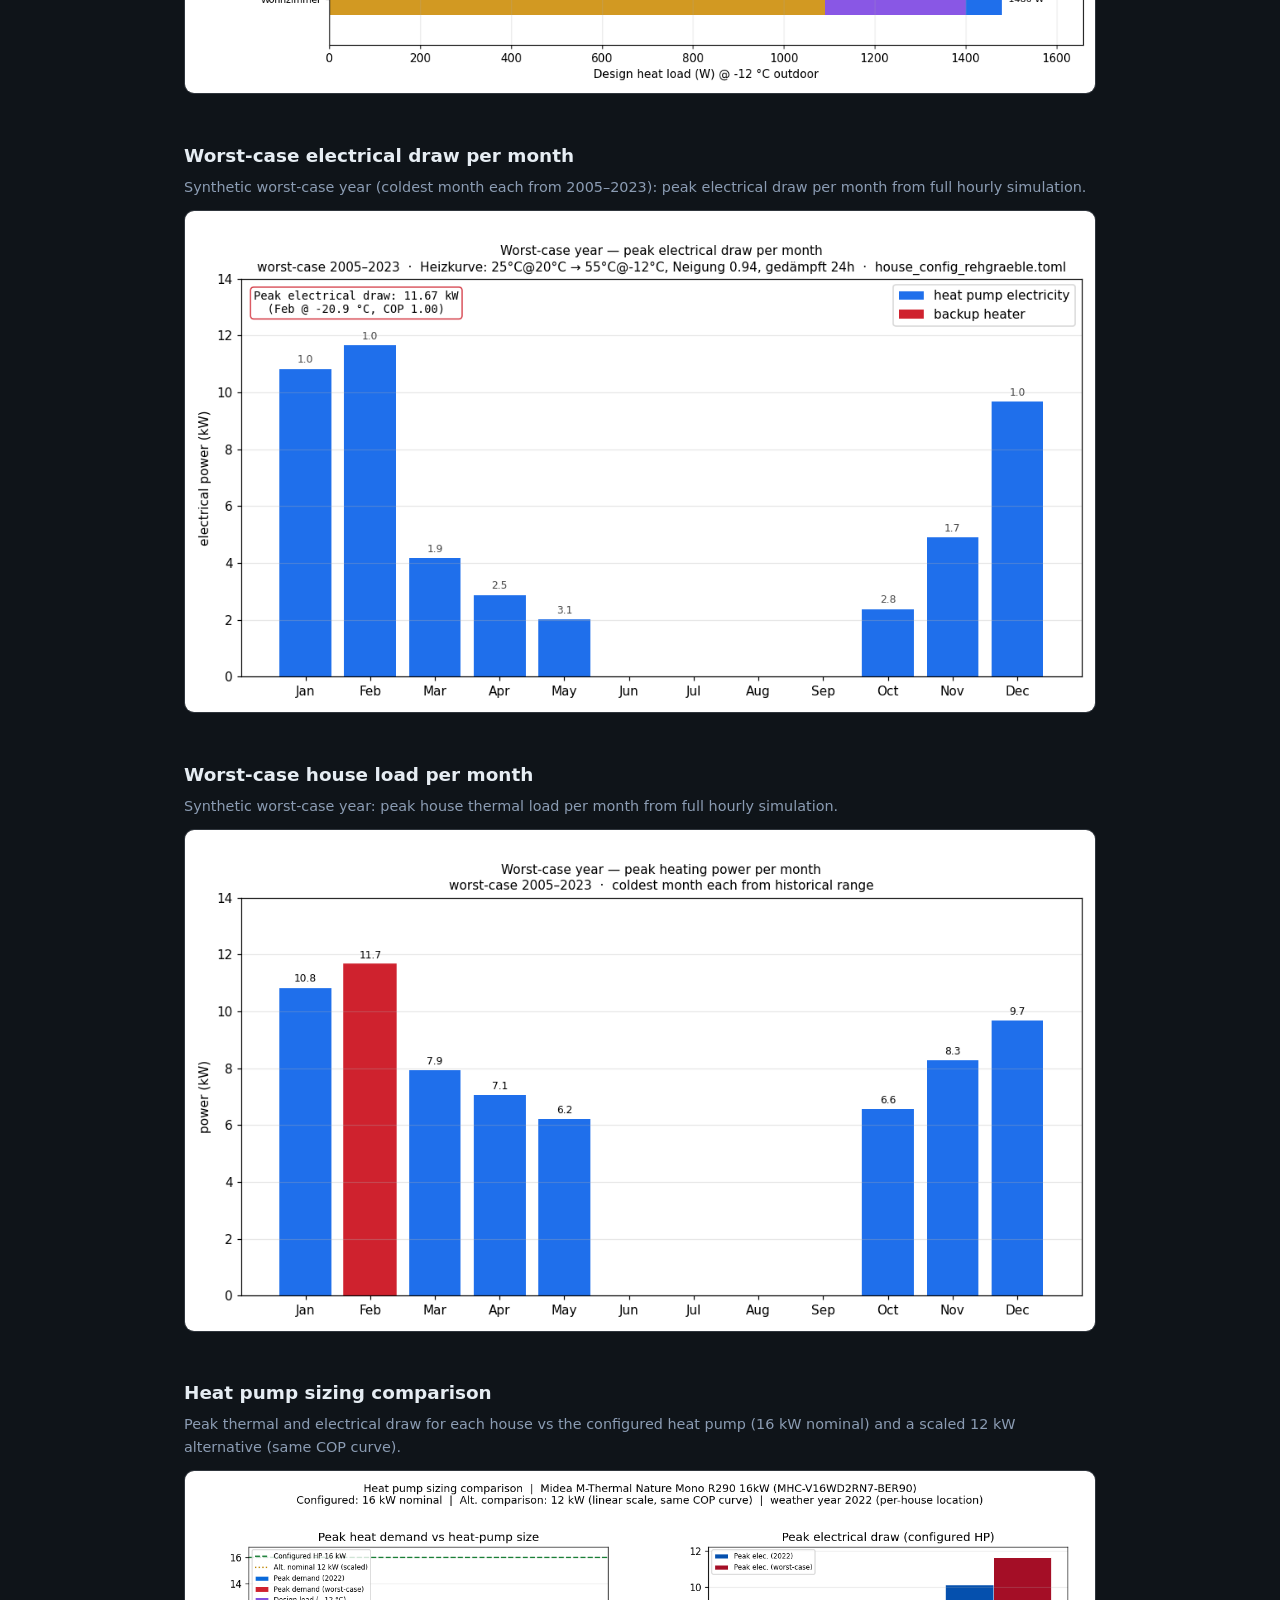
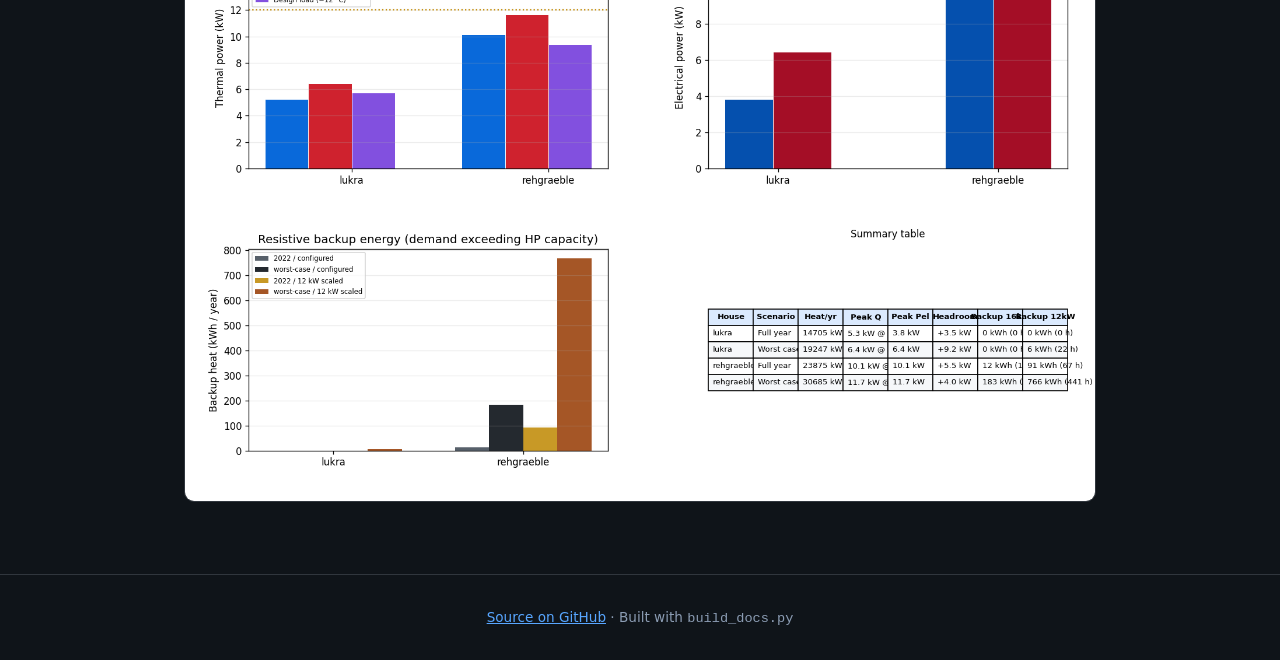
==== commit 98789ade: "Enhance documentation build process and improve error handling - Added a new `build-id.js` file to t" ====
--- a/docs/index.html
+++ b/docs/index.html
@@ -6,6 +6,8 @@
   <title>Opels houses</title>
   <meta name="description" content="Hourly heat pump simulation for family homes — annual energy, JAZ, and plots.">
   <link rel="stylesheet" href="style.css">
+  <script src="build-id.js"></script>
+  <script>window.__BUILD_ID__ = window.__BUILD_ID__ || "";</script>
 </head>
 <body>
   <header>
@@ -17,9 +19,8 @@
 
   <main>
     <div id="load-error" class="error" hidden>
-      Could not load <code>stats.json</code>. Run
-      <code>.venv/bin/python build_docs.py</code>
-      first, then serve this folder with a local HTTP server (not <code>file://</code>).
+      <p id="load-error-msg">Could not load site data.</p>
+      <p class="error-hint">Run <code>.venv/bin/python build_docs.py</code>, then open this folder via a local HTTP server (not <code>file://</code>).</p>
     </div>
 
     <div id="content" hidden>
@@ -76,9 +77,53 @@
     };
 
     const STORAGE_KEY = "selectedHouse";
+    const HOUSE_LABELS = { rehgraeble: "Rehgräble", lukra: "Lukra" };
     let siteData = null;
     let currentSlug = null;
     let priceSliderHandler = null;
+
+    function statsUrl() {
+      const base = new URL("stats.json", window.location.href);
+      if (window.__BUILD_ID__) {
+        base.searchParams.set("v", window.__BUILD_ID__);
+      }
+      return base.href;
+    }
+
+    function showError(msg) {
+      document.getElementById("load-error-msg").textContent = msg;
+      document.getElementById("load-error").hidden = false;
+      document.getElementById("content").hidden = true;
+    }
+
+    /** Accept current multi-house stats.json and legacy single-house format. */
+    function normalizeSiteData(raw) {
+      if (raw.houses && typeof raw.houses === "object" && Object.keys(raw.houses).length) {
+        return raw;
+      }
+      let slug = "default";
+      const cfg = raw.house_config || "";
+      const m = cfg.match(/house_config_(.+)\.toml$/);
+      if (m) slug = m[1];
+      return {
+        site_title: raw.site_title || "Opels houses",
+        default_house: slug,
+        generated_at: raw.generated_at || "",
+        sizing_comparison: raw.sizing_comparison || null,
+        houses: {
+          [slug]: {
+            label: HOUSE_LABELS[slug] || slug,
+            ...raw,
+            plots: raw.plots || [],
+            _flatAssets: true,
+          },
+        },
+      };
+    }
+
+    function assetPrefix(slug, house) {
+      return house._flatAssets ? "assets/" : `assets/${slug}/`;
+    }
 
     function fmt(n, digits = 0) {
       return n.toLocaleString("de-DE", { maximumFractionDigits: digits, minimumFractionDigits: digits });
@@ -116,13 +161,14 @@
     }
 
     function renderHouseStats(s, slug) {
+      const hp = s.heat_pump || "";
       const cards = [
-        { value: fmt(s.combined.elec_kwh), label: "Total elec. (kWh/yr)" },
-        { value: fmt(s.combined.cost_eur_per_year) + " €", label: "Bill (EUR/yr)" },
-        { value: s.heating.scop, label: "JAZ / SCOP" },
-        { value: fmt(s.heating.heat_kwh), label: "Space heat (kWh)" },
-        { value: s.heating.peak_el_kw + " kW", label: "Peak draw" },
-        { value: s.heating.avg_flow_c + " °C", label: "Avg flow" },
+        { value: fmt(s.combined?.elec_kwh ?? 0), label: "Total elec. (kWh/yr)" },
+        { value: fmt(s.combined?.cost_eur_per_year ?? 0) + " €", label: "Bill (EUR/yr)" },
+        { value: s.heating?.scop ?? "—", label: "JAZ / SCOP" },
+        { value: fmt(s.heating?.heat_kwh ?? 0), label: "Space heat (kWh)" },
+        { value: (s.heating?.peak_el_kw ?? "—") + " kW", label: "Peak draw" },
+        { value: (s.heating?.avg_flow_c ?? "—") + " °C", label: "Avg flow" },
       ];
       if (s.dhw) {
         cards.push({ value: fmt(s.dhw.elec_kwh), label: "DHW elec. (kWh)" });
@@ -132,18 +178,19 @@
       ).join("");
 
       document.getElementById("meta").textContent =
-        `${s.location} · ${s.weather || "weather"} · ${s.heat_pump.split("(")[0].trim()} · ${s.heating_curve} · generated ${siteData.generated_at}`;
+        `${s.location || ""} · ${s.weather || "weather"} · ${hp.split("(")[0].trim()} · ${s.heating_curve || ""} · generated ${siteData.generated_at}`;
 
       const tbody = document.querySelector("#monthly-table tbody");
-      tbody.innerHTML = s.monthly.map(m =>
-        `<tr><td>${m.month}</td><td>${fmt(m.heat_kwh)} kWh</td><td>${fmt(m.elec_kwh)} kWh</td><td>${m.cop.toFixed(2)}</td></tr>`
+      tbody.innerHTML = (s.monthly || []).map(m =>
+        `<tr><td>${m.month}</td><td>${fmt(m.heat_kwh)} kWh</td><td>${fmt(m.elec_kwh)} kWh</td><td>${Number(m.cop || 0).toFixed(2)}</td></tr>`
       ).join("");
 
-      document.getElementById("plots").innerHTML = s.plots.map(p => `
+      const prefix = assetPrefix(slug, s);
+      document.getElementById("plots").innerHTML = (s.plots || []).map(p => `
         <section class="plot-section">
           <h2>${p.title}</h2>
           <p class="desc">${PLOT_DESC[p.file] || ""}</p>
-          <img src="assets/${slug}/${p.file}" alt="${p.title}" loading="lazy">
+          <img src="${prefix}${p.file}" alt="${p.title}" loading="lazy">
         </section>
       `).join("");
     }
@@ -181,7 +228,9 @@
     }
 
     function selectHouse(slug) {
-      if (!siteData.houses[slug]) return;
+      if (!siteData?.houses?.[slug]) {
+        throw new Error(`Unknown house: ${slug}`);
+      }
       currentSlug = slug;
       localStorage.setItem(STORAGE_KEY, slug);
       setUrlHouse(slug);
@@ -191,19 +240,33 @@
     }
 
     async function init() {
+      if (window.location.protocol === "file:") {
+        showError("This site must be served over HTTP (file:// cannot load stats.json).");
+        return;
+      }
       try {
-        const resp = await fetch("stats.json");
-        if (!resp.ok) throw new Error(resp.statusText);
-        siteData = await resp.json();
+        const resp = await fetch(statsUrl(), { cache: "no-store" });
+        if (!resp.ok) {
+          throw new Error(`stats.json HTTP ${resp.status}`);
+        }
+        siteData = normalizeSiteData(await resp.json());
+        if (!siteData.houses || !Object.keys(siteData.houses).length) {
+          throw new Error("stats.json has no house entries");
+        }
         if (siteData.site_title) {
           document.getElementById("site-title").textContent = siteData.site_title;
           document.title = siteData.site_title;
         }
         document.getElementById("content").hidden = false;
+        document.getElementById("load-error").hidden = true;
         renderSizingComparison();
-        selectHouse(resolveInitialSlug());
+        const slug = resolveInitialSlug();
+        if (!siteData.houses[slug]) {
+          throw new Error(`Default house "${slug}" not found in stats.json`);
+        }
+        selectHouse(slug);
       } catch (e) {
-        document.getElementById("load-error").hidden = false;
+        showError(e.message || String(e));
         console.error(e);
       }
     }
--- a/docs/style.css
+++ b/docs/style.css
@@ -234,6 +234,13 @@
   margin: 1rem 0;
 }
 
+.error-hint {
+  margin: 0.5rem 0 0;
+  font-size: 0.9rem;
+  color: #ffb4b4;
+  opacity: 0.9;
+}
+
 @media (max-width: 600px) {
   .stats-grid {
     grid-template-columns: repeat(2, 1fr);
